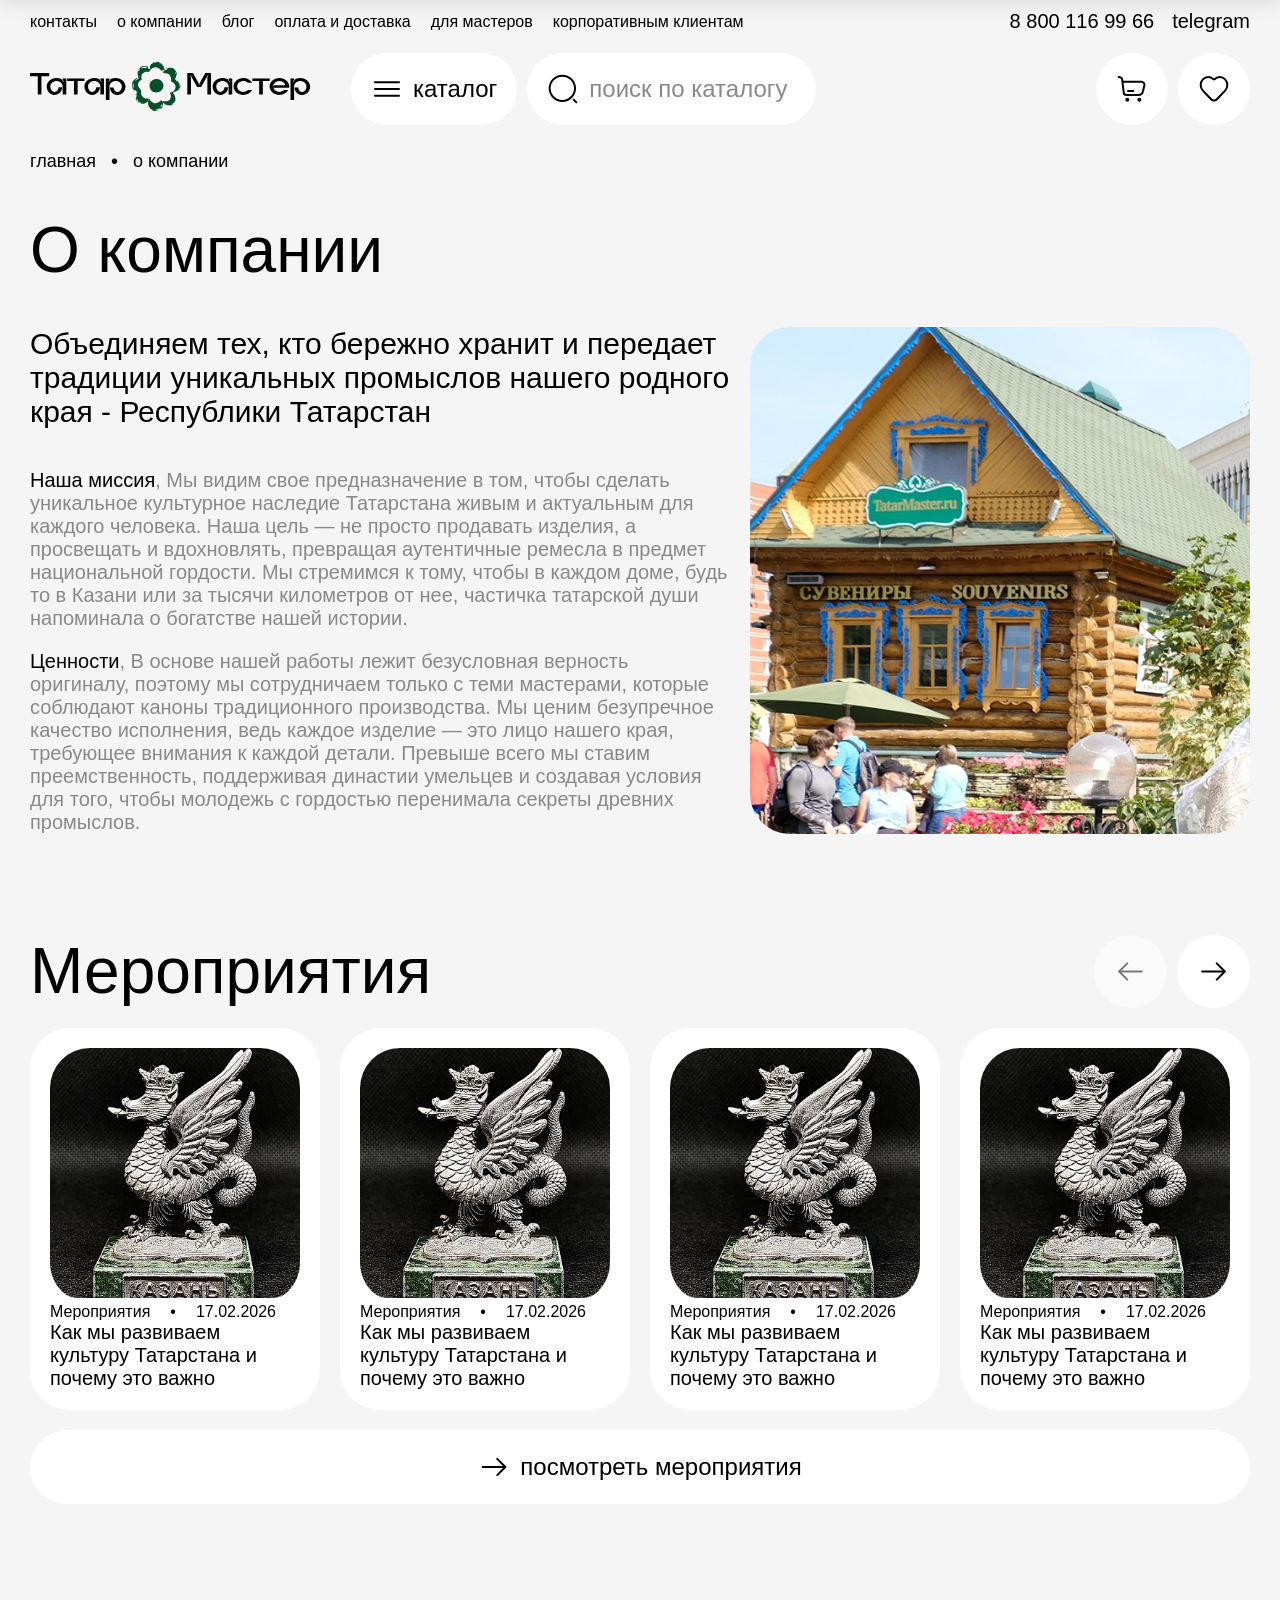
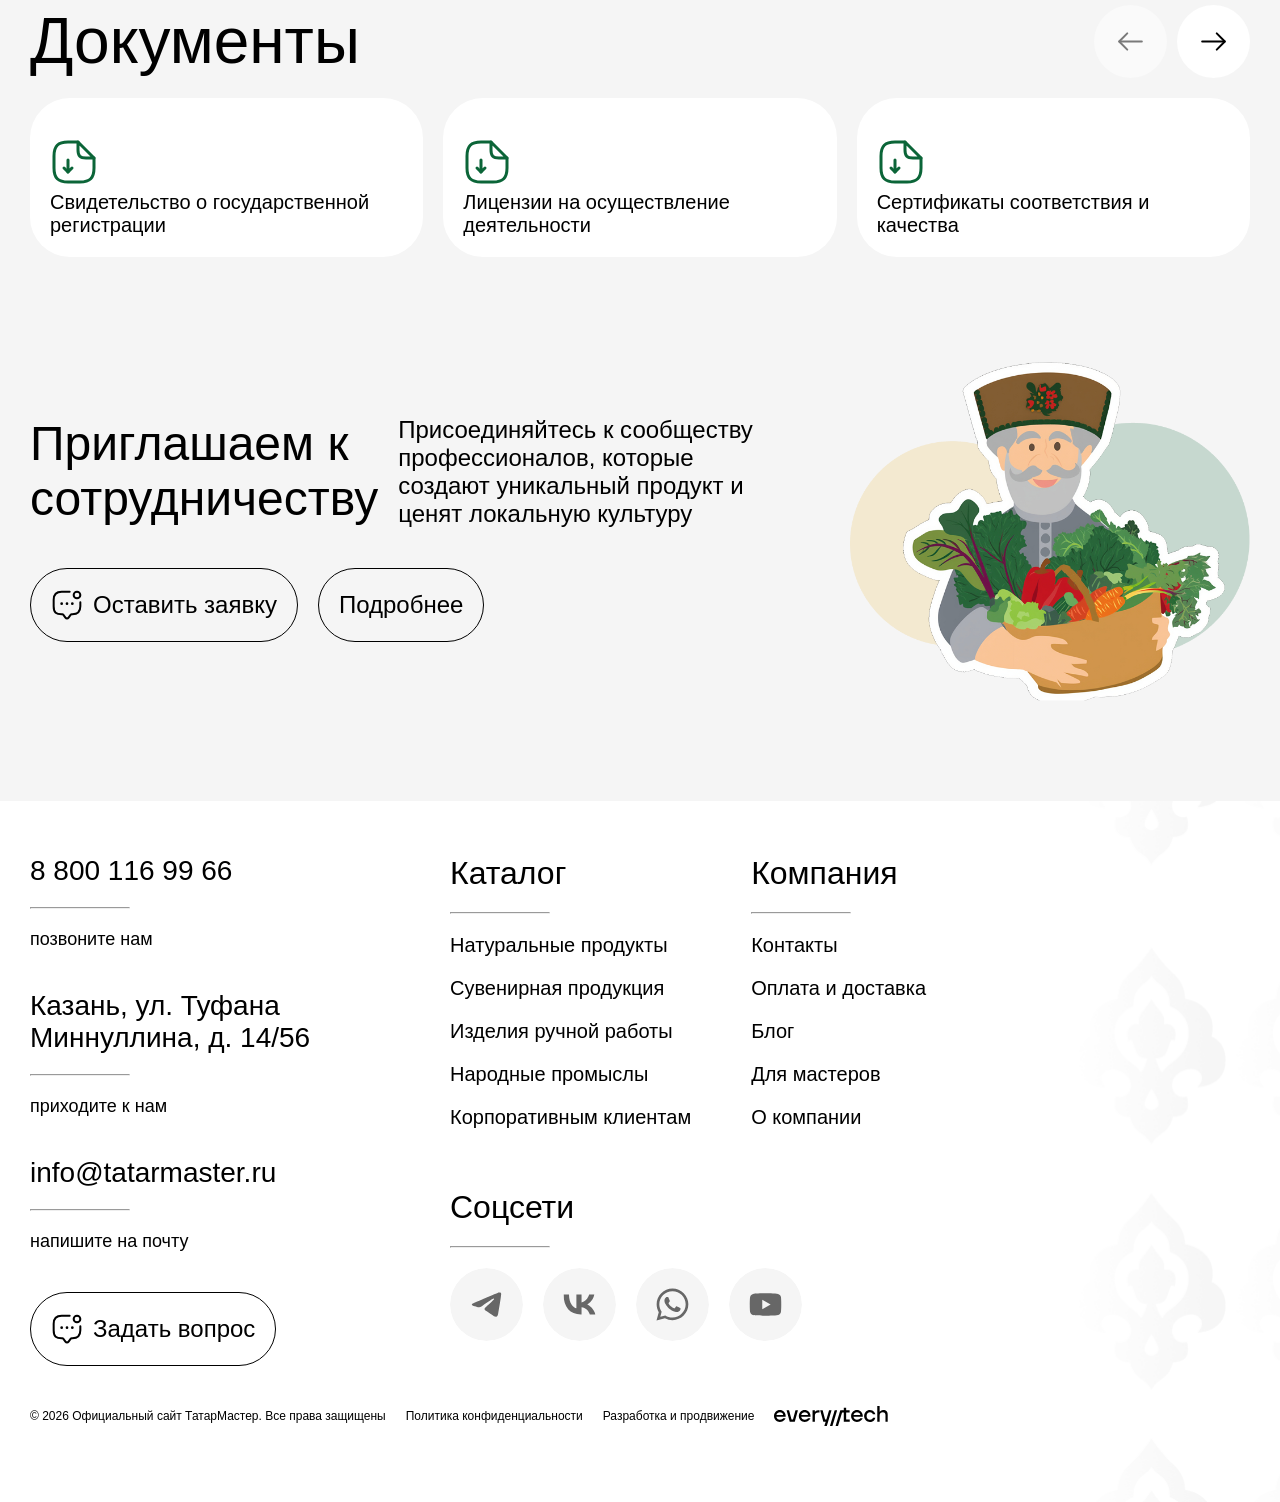
==== about.html @ 23298345 "first commit" ====
<!DOCTYPE html>
<html lang="ru">

<head>
    <meta charset="UTF-8">
    <meta name="viewport" content="width=device-width, initial-scale=1.0">
    <title>Татар Мастер</title>
    <link rel="stylesheet" href="assets/css/style.css">
    <script src="assets/js/main.js" defer></script>
    <link rel="shortcut icon" href="assets/images/header/logo.svg" type="image/x-icon">
    <meta name="description" content="Сохраняем традиции уникальных промыслов региона">
    <meta name="keywords" content="Натуральные продукты, татар, Сувенирная продукция, Народные промыслы">
    <link rel="stylesheet" href="https://cdn.jsdelivr.net/npm/swiper@11/swiper-bundle.min.css" />
    <script src="https://cdn.jsdelivr.net/npm/swiper@11/swiper-bundle.min.js"></script>
</head>

<body>
    <header>
        <div class="container">
            <div class="h-up">
                <nav class="h-up-nav desktop">
                    <a href="#" class="h-up-nav-link">контакты</a>
                    <a href="#" class="h-up-nav-link">о компании</a>
                    <a href="#" class="h-up-nav-link">блог</a>
                    <a href="#" class="h-up-nav-link">оплата и доставка</a>
                    <a href="#" class="h-up-nav-link">для мастеров</a>
                    <a href="catalog-categ-corp.html" class="h-up-nav-link">корпоративным клиентам</a>
                </nav>
                <div class="h-up-r">
                    <a href="tel:+78001169966">8 800 116 99 66</a>
                    <a href="#">telegram</a>
                </div>
            </div>
            <div class="h-down">
                <div class="h-down-l">
                    <a href="index.html"> <img src="assets/images/header/logo.svg" alt="logo" class="logo"></a>

                    <div class="h-down-l-btn-input desktop">
                        <button class="btn header-btn catalog-btn" id="catalogBtn">
                            <img src="assets/images/header/menu.svg" alt="menu">
                            каталог
                        </button>
                        <div class="input-box-h btn">
                            <img src="assets/images/header/search-normal.svg" alt="search-normal">
                            <input type="text" placeholder="поиск по каталогу" class="input-header" id="searchInput">
                        </div>
                    </div>
                </div>
                <div class="h-down-r desktop">
                    <button class="btn btn-center"><img src="assets/images/header/Cart.svg" alt="menu"></button>
                    <button class="btn btn-center"><img src="assets/images/header/Heart.svg" alt="menu"></button>
                </div>
            </div>
        </div>

        <!-- Выпадающая плашка КАТАЛОГА (внутри header, после container) -->
        <div class="catalog-dropdown" id="catalogDropdown">
            <div class="catalog-dropdown-container">
                <div class="catalog-grid">
                    <div class="catalog-col">
                        <h3 class="catalog-col-title">Натуральные продукты</h3>
                        <ul class="catalog-list">
                            <li><a href="#">Овощи и фрукты</a></li>
                            <li><a href="#">Мясо</a></li>
                            <li><a href="#">Сладкое</a></li>

                        </ul>
                    </div>
                    <div class="catalog-col">
                        <h3 class="catalog-col-title">Сувенирная продукция</h3>
                        <ul class="catalog-list">
                            <li><a href="#">Подарки из Казани</a></li>
                            <li><a href="#">Украшения</a></li>
                            <li><a href="#">Национальные подарки</a></li>

                        </ul>
                    </div>
                    <div class="catalog-col">
                        <h3 class="catalog-col-title">Изделия ручной работы</h3>
                        <ul class="catalog-list">
                            <li><a href="#">Игрушки</a></li>
                            <li><a href="#">Посуда</a></li>
                            <li><a href="#">Бижутерия</a></li>

                        </ul>
                    </div>
                    <div class="catalog-col">
                        <h3 class="catalog-col-title">Народные промыслы</h3>
                        <ul class="catalog-list">
                            <li><a href="#">Одежда</a></li>
                            <li><a href="#">Обувь</a></li>
                            <li><a href="#">Бижютерия</a></li>

                        </ul>
                    </div>
                </div>


                <a href="#" class="cat-btn btn"><img src="assets/images/header/arrow-rightCat.svg" alt="arr">посмотреть
                    все товары</a>
            </div>
        </div>
    </header>

    <!-- Оверлей для затемнения фона (вне header) -->
    <div class="catalog-overlay" id="catalogOverlay"></div>

    <!-- Выдвигающаяся панель поиска -->
    <div class="search-expand-overlay" id="searchExpandOverlay">
        <div class="search-expand-container">
            <div class="search-expand-box">
                <input type="text" placeholder="Чак-чак" class="search-expand-input" id="searchExpandInput">
                <button class="search-expand-btn btn" id="searchExpandBtn">Найти</button>
            </div>
        </div>
    </div>

    <button class="burger">
        <span></span>
        <span></span>
        <span></span>
    </button>
    <div class="mobile-menu">
        <div class="mobile-menu-inner">
            <nav class="h-up-nav header-nav-up-mobile">
                <a href="#" class="h-up-nav-link">контакты</a>
                <a href="#" class="h-up-nav-link">о компании</a>
                <a href="#" class="h-up-nav-link">блог</a>
                <a href="#" class="h-up-nav-link">оплата и доставка</a>
                <a href="#" class="h-up-nav-link">для мастеров</a>
                <a href="#" class="h-up-nav-link">корпоративным клиентам</a>
            </nav>
            <div class="h-down-l-btn-input ">
                <button class="btn header-btn" id="mobileCatalogOpen"><img src="assets/images/header/menu.svg"
                        alt="menu">
                    каталог</button>
                <div class="input-box-h btn ">
                    <img src="assets/images/header/search-normal.svg" alt="search-normal">
                    <input type="text" placeholder="поиск по каталогу" class="input-header">
                </div>
            </div>
            <div class="h-down-r">
                <button class="btn btn-center"><img src="assets/images/header/Cart.svg" alt="menu"></button>
                <button class="btn btn-center"><img src="assets/images/header/Heart.svg" alt="menu"></button>
            </div>
        </div>
    </div>

    <!-- Мобильный каталог (вторая створка) -->
    <div class="mobile-catalog" id="mobileCatalog">
        <div class="mobile-catalog__header">
            <button class="mobile-catalog__back" id="mobileCatalogBack">
                <img src="assets/images/header/back.svg" alt="back">
            </button>
            <button class="mobile-catalog__close" id="mobileCatalogClose">
                <img src="assets/images/catalog/close.svg" alt="close">
            </button>
        </div>

        <div class="mobile-catalog__body">

            <div class="mob-cat-group">
                <button class="mob-cat-toggle" data-target="mob-cat-1">
                    <span>Натуральные продукты</span>
                    <svg width="50" height="50" viewBox="0 0 50 50" fill="none" xmlns="http://www.w3.org/2000/svg">
                        <rect width="50" height="50" rx="25" fill="#F5F5F5" />
                        <path
                            d="M32.9201 21.9502L26.4001 28.4702C25.6301 29.2402 24.3701 29.2402 23.6001 28.4702L17.0801 21.9502"
                            stroke="black" stroke-width="1.5" stroke-miterlimit="10" stroke-linecap="round"
                            stroke-linejoin="round" />
                    </svg>
                </button>
                <div class="mob-cat-content" id="mob-cat-1">
                    <a href="#">Овощи и фрукты</a>
                    <a href="#">Мясо</a>
                    <a href="#">Сладкое</a>
                </div>
            </div>

            <div class="mob-cat-group">
                <button class="mob-cat-toggle" data-target="mob-cat-2">
                    <span>Сувенирная продукция</span>
                    <svg width="50" height="50" viewBox="0 0 50 50" fill="none" xmlns="http://www.w3.org/2000/svg">
                        <rect width="50" height="50" rx="25" fill="#F5F5F5" />
                        <path
                            d="M32.9201 21.9502L26.4001 28.4702C25.6301 29.2402 24.3701 29.2402 23.6001 28.4702L17.0801 21.9502"
                            stroke="black" stroke-width="1.5" stroke-miterlimit="10" stroke-linecap="round"
                            stroke-linejoin="round" />
                    </svg>
                </button>
                <div class="mob-cat-content" id="mob-cat-2">
                    <a href="#">Подарки из Казани</a>
                    <a href="#">Украшения</a>
                    <a href="#">Национальные подарки</a>
                </div>
            </div>

            <div class="mob-cat-group">
                <button class="mob-cat-toggle" data-target="mob-cat-3">
                    <span>Изделия ручной работы</span>
                    <svg width="50" height="50" viewBox="0 0 50 50" fill="none" xmlns="http://www.w3.org/2000/svg">
                        <rect width="50" height="50" rx="25" fill="#F5F5F5" />
                        <path
                            d="M32.9201 21.9502L26.4001 28.4702C25.6301 29.2402 24.3701 29.2402 23.6001 28.4702L17.0801 21.9502"
                            stroke="black" stroke-width="1.5" stroke-miterlimit="10" stroke-linecap="round"
                            stroke-linejoin="round" />
                    </svg>
                </button>
                <div class="mob-cat-content" id="mob-cat-3">
                    <a href="#">Игрушки</a>
                    <a href="#">Посуда</a>
                    <a href="#">Бижутерия</a>
                </div>
            </div>

            <div class="mob-cat-group">
                <button class="mob-cat-toggle" data-target="mob-cat-4">
                    <span>Народные промыслы</span>
                    <svg width="50" height="50" viewBox="0 0 50 50" fill="none" xmlns="http://www.w3.org/2000/svg">
                        <rect width="50" height="50" rx="25" fill="#F5F5F5" />
                        <path
                            d="M32.9201 21.9502L26.4001 28.4702C25.6301 29.2402 24.3701 29.2402 23.6001 28.4702L17.0801 21.9502"
                            stroke="black" stroke-width="1.5" stroke-miterlimit="10" stroke-linecap="round"
                            stroke-linejoin="round" />
                    </svg>
                </button>
                <div class="mob-cat-content" id="mob-cat-4">
                    <a href="#">Одежда</a>
                    <a href="#">Обувь</a>
                    <a href="#">Бижютерия</a>
                </div>
            </div>

        </div>
    </div>


    <main class="main">
        <div class="about-Page">
            <div class="breadcrumb ">
                <div class="container">
                    <div class="breadcrumb-box">
                        <a href="#" class="bread">главная</a>
                        <p>•</p>
                        <a href="#" class="bread">о компании</a>
                    </div>
                </div>
            </div>

            <div class="about-box">
                <div class="container">
                    <h2>О компании</h2>
                    <div class="about-content">
                        <div class="about-l">
                            <p class="about-up">Объединяем тех, кто бережно хранит и передает традиции уникальных
                                промыслов нашего родного края - Республики Татарстан</p>
                            <div class="about-down">
                                <p class="about-p"><span class="about-span">Наша миссия</span>, Мы видим свое
                                    предназначение в том, чтобы сделать
                                    уникальное культурное наследие Татарстана живым и актуальным для каждого человека.
                                    Наша цель — не просто продавать изделия, а просвещать и вдохновлять, превращая
                                    аутентичные ремесла в предмет национальной гордости. Мы стремимся к тому, чтобы в
                                    каждом доме, будь то в Казани или за тысячи километров от нее, частичка татарской
                                    души напоминала о богатстве нашей истории.</p>
                                <p class="about-p"><span class="about-span">Ценности</span>, В основе нашей работы лежит
                                    безусловная верность оригиналу,
                                    поэтому мы сотрудничаем только с теми мастерами, которые соблюдают каноны
                                    традиционного производства. Мы ценим безупречное качество исполнения, ведь каждое
                                    изделие — это лицо нашего края, требующее внимания к каждой детали. Превыше всего мы
                                    ставим преемственность, поддерживая династии умельцев и создавая условия для того,
                                    чтобы молодежь с гордостью перенимала секреты древних промыслов.</p>
                            </div>
                        </div>
                        <div class="about-r"><img src="assets/images/about.png" alt="about"></div>
                    </div>
                </div>
            </div>

            <div class="cat-slider mt100">
                <div class="container">
                    <div class="cat-slider-header">
                        <h2>Мероприятия</h2>
                        <div class="cat-slider-header-btns ">
                            <img src="assets/images/header/arr-l.svg" alt="arr" class="swiper-button-prev-custom">
                            <img src="assets/images/header/arr-r.svg" alt="arr" class="swiper-button-next-custom">
                        </div>
                    </div>

                    <div class="cat-items swiper">
                        <div class="swiper-wrapper">
                            <a href="#" class="cat-item swiper-slide">
                                <div class="cat-item-img-box">
                                    <img src="assets/images/imgH.png" alt="img">
                                </div>
                                <div class="blog-subdesc">
                                    <p>Мероприятия</p>
                                    <p>•</p>
                                    <p>17.02.2026</p>
                                </div>
                                <p class="blog-title">Как мы развиваем культуру Татарстана и почему это важно</p>

                            </a>
                            <a href="#" class="cat-item swiper-slide">
                                <div class="cat-item-img-box">
                                    <img src="assets/images/imgH.png" alt="img">
                                </div>
                                <div class="blog-subdesc">
                                    <p>Мероприятия</p>
                                    <p>•</p>
                                    <p>17.02.2026</p>
                                </div>
                                <p class="blog-title">Как мы развиваем культуру Татарстана и почему это важно</p>

                            </a>
                            <a href="#" class="cat-item swiper-slide">
                                <div class="cat-item-img-box">
                                    <img src="assets/images/imgH.png" alt="img">
                                </div>
                                <div class="blog-subdesc">
                                    <p>Мероприятия</p>
                                    <p>•</p>
                                    <p>17.02.2026</p>
                                </div>
                                <p class="blog-title">Как мы развиваем культуру Татарстана и почему это важно</p>
                            </a>
                            <a href="#" class="cat-item swiper-slide">
                                <div class="cat-item-img-box">
                                    <img src="assets/images/imgH.png" alt="img">
                                </div>
                                <div class="blog-subdesc">
                                    <p>Мероприятия</p>
                                    <p>•</p>
                                    <p>17.02.2026</p>
                                </div>
                                <p class="blog-title">Как мы развиваем культуру Татарстана и почему это важно</p>
                            </a>
                            <a href="#" class="cat-item swiper-slide">
                                <div class="cat-item-img-box">
                                    <img src="assets/images/imgH.png" alt="img">
                                </div>
                                <div class="blog-subdesc">
                                    <p>Мероприятия</p>
                                    <p>•</p>
                                    <p>17.02.2026</p>
                                </div>
                                <p class="blog-title">Как мы развиваем культуру Татарстана и почему это важно</p>
                            </a>
                            <a href="#" class="cat-item swiper-slide">
                                <div class="cat-item-img-box">
                                    <img src="assets/images/imgH.png" alt="img">
                                </div>
                                <div class="blog-subdesc">
                                    <p>Мероприятия</p>
                                    <p>•</p>
                                    <p>17.02.2026</p>
                                </div>
                                <p class="blog-title">Как мы развиваем культуру Татарстана и почему это важно</p>

                            </a>
                            <a href="#" class="cat-item swiper-slide">
                                <div class="cat-item-img-box">
                                    <img src="assets/images/imgH.png" alt="img">
                                </div>
                                <div class="blog-subdesc">
                                    <p>Мероприятия</p>
                                    <p>•</p>
                                    <p>17.02.2026</p>
                                </div>
                                <p class="blog-title">Как мы развиваем культуру Татарстана и почему это важно</p>

                            </a>
                            <a href="#" class="cat-item swiper-slide">
                                <div class="cat-item-img-box">
                                    <img src="assets/images/imgH.png" alt="img">
                                </div>
                                <div class="blog-subdesc">
                                    <p>Мероприятия</p>
                                    <p>•</p>
                                    <p>17.02.2026</p>
                                </div>
                                <p class="blog-title">Как мы развиваем культуру Татарстана и почему это важно</p>
                            </a>
                        </div>

                    </div>

                    <a href="#" class="cat-btn btn"><img src="assets/images/header/arrow-rightCat.svg"
                            alt="arr">посмотреть мероприятия</a>
                </div>
            </div>

            <div class="doc-slider mt100">
                <div class="container">
                    <div class="cat-slider-header">
                        <h2>Документы</h2>
                        <div class="cat-slider-header-btns ">
                            <img src="assets/images/header/arr-l.svg" alt="arr" class="swiper-button-prev-custom">
                            <img src="assets/images/header/arr-r.svg" alt="arr" class="swiper-button-next-custom">
                        </div>
                    </div>

                    <div class="doc-items swiper">
                        <div class="swiper-wrapper">
                            <a href="#" class="cat-item doc-item swiper-slide">
                                <img src="assets/images/document-download.svg" alt="img">
                                <p class="blog-title">Свидетельство о государственной регистрации</p>
                            </a>
                            <a href="#" class="cat-item doc-item swiper-slide">
                                <img src="assets/images/document-download.svg" alt="img">
                                <p class="blog-title">Лицензии на осуществление деятельности</p>
                            </a>
                            <a href="#" class="cat-item doc-item swiper-slide">
                                <img src="assets/images/document-download.svg" alt="img">
                                <p class="blog-title">Сертификаты соответствия и качества</p>
                            </a>
                            <a href="#" class="cat-item doc-item swiper-slide">
                                <img src="assets/images/document-download.svg" alt="img">
                                <p class="blog-title">Уставные документы организации</p>
                            </a>
                            <a href="#" class="cat-item doc-item swiper-slide">
                                <img src="assets/images/document-download.svg" alt="img">
                                <p class="blog-title">Свидетельство о государственной регистрации</p>
                            </a>
                            <a href="#" class="cat-item doc-item swiper-slide">
                                <img src="assets/images/document-download.svg" alt="img">
                                <p class="blog-title">Свидетельство о государственной регистрации</p>
                            </a>

                        </div>
                    </div>
                </div>
            </div>

            <div class="container">
                <div class="vop about-vop mt100">
                    <div class="vop-box">
                        <div class="about-vop-box">
                            <p class="vop-t">Приглашаем к <br> сотрудничеству</p>
                            <p class="vop-desc">Присоединяйтесь к сообществу профессионалов, которые создают уникальный
                                продукт и ценят локальную культуру</p>
                        </div>

                        <div class="about-btn-box"> 
                            <button class="btn header-btn hover-grey-btn" id="zayavOpen"
                                style="font-weight: 500; border: 1px solid black; background: none;"><img
                                    src="assets/images/footer/message-notif.svg" alt="img">Оставить заявку</button>
                            <button class="btn header-btn hover-grey-btn"
                                style="font-weight: 500; border: 1px solid black; background: none;">Подробнее</button>
                        </div>

                    </div>

                            <img src="assets/images/master/imgmaster.png" alt="img" class="about-img">
                      
                </div>
            </div>
        </div>
    </main>


    <footer>
        <div class="container">
            <div class="footer-box">
                <div class="footer-l">
                    <div class="footer-item ">
                        <a href="tel:+88001169966" class="footer-i-title">8 800 116 99 66 </a>
                        <hr class="hr-down">
                        <p class="footer-i-desc">позвоните нам</p>
                    </div>
                    <div class="footer-item ">
                        <p class="footer-i-title ">Казань, ул. Туфана Миннуллина, д. 14/56 </p>
                        <hr class="hr-down">
                        <p class="footer-i-desc">приходите к нам</p>
                    </div>
                    <div class="footer-item">
                        <a href="mailto:info@tatarmaster.ru" class="footer-i-title  ">info@tatarmaster.ru</a>
                        <hr class="hr-down">
                        <p class="footer-i-desc">напишите на почту</p>
                    </div>
                    <button class="btn header-btn hover-grey-btn" style="font-weight: 500;"><img
                            src="assets/images/footer/message-notif.svg" alt="img">Задать
                        вопрос</button>
                </div>
                <div class="footer-r">
                    <div class="footer-r-up">
                        <div class="footer-r-item">
                            <p class="footer-r-item-title ">Каталог</p>
                            <hr class="hr-down">
                            <div class="footer-r-item-list">
                                <a href="#">Натуральные продукты</a>
                                <a href="#">Сувенирная продукция</a>
                                <a href="#">Изделия ручной работы</a>
                                <a href="#">Народные промыслы</a>
                                <a href="#">Корпоративным клиентам</a>
                            </div>
                        </div>
                        <div class="footer-r-item">
                            <p class="footer-r-item-title ">Компания</p>
                            <hr class="hr-down">
                            <div class="footer-r-item-list">
                                <a href="#">Контакты</a>
                                <a href="#">Оплата и доставка</a>
                                <a href="#">Блог</a>
                                <a href="#">Для мастеров</a>
                                <a href="#">О компании</a>
                            </div>
                        </div>
                    </div>
                    <div class="footer-r-down">
                        <div class="footer-r-item">
                            <p class="footer-r-item-title  ">Соцсети</p>
                            <hr class="hr-down">
                            <div class="footer-r-down-item-list">
                                <a href="#"> <img src="assets/images/footer/tg.svg" alt="social"></a>
                                <a href="#"> <img src="assets/images/footer/vk.svg" alt="social">
                                </a>
                                <a href="#"> <img src="assets/images/footer/ws.svg" alt="social">
                                </a>
                                <a href="#"> <img src="assets/images/footer/yt.svg" alt="social">
                                </a>
                            </div>
                        </div>
                    </div>
                </div>
            </div>
            <div class="footer-down">
                <p class="footer-down-desc">© 2026 Официальный сайт ТатарМастер. Все права защищены</p>
                <a href="#" class="footer-down-a" download="#">Политика конфиденциальности</a>
                <div class="footer-down-pol-box">
                    <p class="footer-down-desc">Разработка и продвижение</p>
                    <img src="assets/images/footer/every.svg" alt="every">
                </div>
            </div>
        </div>
    </footer>

      <div class="cookie">
        <div class="container">
            <div class="cookie-box">
                <p class="cookie-desc">Мы используем <a href="#" style="text-decoration: underline;">файлы cookie</a> для корректной работы сайта, анализа трафика и
                    улучшения
                    сервиса. Продолжая использовать сайт, <a href="#" style="text-decoration: underline;">вы соглашаетесь с обработкой данных.</a> </p>
                <button class="btn cookie-btn">Окей</button>
            </div>

        </div>
    </div>

  

<!-- Оверлей заявки -->
<div class="anketa-overlay" id="zayavOverlay"></div>

<!-- Панель заявки -->
<aside class="anketa-panel" id="zayavPanel">
    <button class="anketa-panel__close" id="zayavClose" aria-label="Закрыть">
        <img src="assets/images/catalog/close.svg" alt="close">
    </button>

    <!-- Форма -->
    <div class="anketa-form-view" id="zayavFormView">
        <div class="anketa-panel__header">
            <div class="anketa-panel__header-title">
                <h2>Оставьте заявку – <br>
мы вам перезвоним!</h2>
            </div>
        </div>

        <div class="anketa-panel__body">
            <div class="anketa-field">
                <label for="zav-name">Как вас зовут?</label>
                <input type="text" id="zav-name" placeholder="Максим" autocomplete="off">
                <span class="anketa-field__error" id="zerr-name">Введите ваше имя</span>
            </div>
            <div class="anketa-field">
                <label for="zav-phone">Ваш телефон</label>
                <input type="tel" id="zav-phone" placeholder="+7 (***) ***-**-**" autocomplete="off">
                <span class="anketa-field__error" id="zerr-phone">Введите корректный номер</span>
            </div>
        </div>

        <div class="anketa-panel__footer">
            <button class="anketa-panel__apply" id="zayavSubmit">
                <img src="assets/images/catalog/check.svg" alt="check">
              Оставить заявку
            </button>
            <p class="anketa-panel__note">Нажимая кнопку «Отправить заявку», я подтверждаю, что ознакомился с Политикой конфиденциальности.</p>
        </div>
    </div>

    <!-- Экран успеха -->
    <div class="anketa-success-view" id="zayavSuccessView">
        <div class="anketa-success__body">
            <img src="assets/images/master/chack.png" alt="Успешно" class="anketa-success__img">
            <p class="anketa-success__text">Заявка успешно отправлена!<br>Скоро мы вам позвоним</p>
            <button class="anketa-panel__apply anketa-success__btn" id="zayavSuccessClose">Хорошо</button>
        </div>
    </div>
</aside>
</body>

</html>
---- assets/css/style.css ----
@font-face {
    font-family: 'Manrope';
    src:
        url('../fonts/Manrope-VariableFont_wght.ttf');
}

@font-face {
    font-family: 'Onest';
    src:
        url('../fonts/Onest-VariableFont_wght.ttf');
}

@font-face {
    font-family: "Playpen Sans", cursive;
    src:
        url('../fonts/PlaypenSans-VariableFont_wght.ttf');

}

* {
    margin: 0;
    padding: 0;
    box-sizing: border-box;
    font-family: 'Manrope', -apple-system, BlinkMacSystemFont, 'Segoe UI', Roboto, sans-serif;
    outline: none;
    text-decoration: none;
    list-style: none;
    color: black;
    scroll-behavior: smooth;
    transition: 0.4s ease-in-out;
}


pre {
    max-width: 100%;
    white-space: pre-wrap;
    /* Переносит длинные строки */
}

@media (min-width: 2500px) {
    .container {max-width: 2500px;
        padding: 0 300px !important;
        margin: 0 auto;
    }

}

@media (min-width: 2000px) {
    .container {
        padding: 0 160px !important;
        margin: 0 auto;
    }

    /*     .promminer-box .container {
        padding: 0 0 0 120px;
    } */
}

@media (max-width: 2000px) {
    .container {
        padding: 0 160px !important;
        margin: 0 auto;
    }
}

@media (max-width: 1400px) {
    .container {
        padding: 0 30px !important;
        margin: 0 auto;
    }
}

@media (max-width: 480px) {
    .container {
        padding: 0 15px !important;
        margin: 0 auto;
    }

    .burger {
        right: 0 !important;
    }

}

button {
    cursor: pointer;
}

:root {
    --bg-color: #F5F5F5;
    --color-green: #054F2A;
    --color-orange: #D15722;
    --color-yellow: #DAA520;
    --color-yellowWhite: #FAF3E0;
}

body {
    background-color: var(--bg-color);
    font-size: 20px;
}

/* header */
/* моб каталог */
.mobile-catalog {
    position: fixed;
    top: 0;
    left: 0;
    width: 100vw;
    height: 100dvh;
    background: #fff;
    z-index: 1100;
    display: flex;
    flex-direction: column;
    transform: translateX(100%);
    transition: transform .38s cubic-bezier(.4, 0, .2, 1);
    overflow: hidden;
}

.mobile-catalog.active {
    transform: translateX(0);
}

.mobile-catalog__header {
    display: flex;
    align-items: center;
    justify-content: space-between;
    padding: 20px 13px;
    flex-shrink: 0;
}

.mobile-catalog__back,
.mobile-catalog__close {
    background: none;
    border: none;
    cursor: pointer;
    padding: 6px;
    border-radius: 50%;
    display: flex;
    align-items: center;
    justify-content: center;
    transition: box-shadow .2s;
}

.mobile-catalog__back:hover,
.mobile-catalog__close:hover {
    box-shadow: 4px 4px 10px rgba(0, 0, 0, .17);
}

.mobile-catalog__body {
    overflow-y: auto;
    flex: 1;
}

/* Группа категории */
.mob-cat-group {
    border-bottom: 1px solid #676767;
}

.mob-cat-toggle {
    width: 100%;
    display: flex;
    align-items: center;
    justify-content: space-between;
    padding: 14px 20px;
    background: none;
    border: none;
    cursor: pointer;
    text-align: left;
}

.mob-cat-toggle span {
    font-size: 18px;
    font-weight: 500;
}

.mob-cat-toggle svg {
    flex-shrink: 0;
    transition: transform .3s cubic-bezier(.4, 0, .2, 1);
}

.mob-cat-toggle.rotate svg {
    transform: rotate(180deg);
}

/* Подкатегории */
.mob-cat-content {
    display: none;
    flex-direction: column;
    padding: 4px 20px 20px;
    gap: 14px;
}

.mob-cat-content.visible {
    display: flex;
}

.mob-cat-content a {
    font-size: 18px;
    font-weight: 300;
    color: #222;
    text-decoration: none;
    padding-left: 8px;
    transition: color .2s;
}

.mob-cat-content a:hover {
    color: #054F2A;
}

header {
    position: fixed;
    top: 0;
    left: 0;
    width: 100%;
    z-index: 99;
    background-color: var(--bg-color);
}

header .container {
    margin: 0 auto;
    padding: 0 20px;
    background-color: var(--bg-color);
    display: flex;
    flex-direction: column;
}
/* Состояние когда верхняя панель скрыта (для десктопа) */
.burger.header-up-hidden {
    top: 20px;
}

.h-up {
    padding-top: 10px;
    display: flex;
    align-items: center;
    justify-content: space-between;
    gap: 20px;

    /* Плавность как на 585zolotoy */
    transition: transform 0.45s cubic-bezier(0.4, 0.0, 0.2, 1),
        opacity 0.35s ease,
        margin-bottom 0.35s ease;

    transform: translateY(0);
    opacity: 1;
    margin-bottom: 0;

    /* Для производительности */
    will-change: transform, opacity;
}

/* Класс для скрытия верхней панели */
.h-up.header-up-hidden {
    transform: translateY(-100%);
    opacity: 0;
    margin-bottom: -55px;
    /* Отрицательный отступ чтобы контент подтянулся */
    pointer-events: none;
}

/* Небольшой эффект тени когда верхняя панель скрыта */
.h-up.header-up-hidden+.h-down {
    transform: translateY(-2px);
    margin-top: 25px;
}

/* Анимация появления */
@keyframes slideDown {
    0% {
        transform: translateY(-100%);
        opacity: 0;
    }

    100% {
        transform: translateY(0);
        opacity: 1;
    }
}

.h-up:not(.header-up-hidden) {
    animation: slideDown 0.45s cubic-bezier(0.4, 0.0, 0.2, 1);
}

.h-down {
    display: flex;
    align-items: center;
    justify-content: space-between;
    gap: 20px;
    padding: 20px 0;

    transition: transform 0.3s ease, box-shadow 0.3s ease;
    position: relative;
}

.h-up-nav {
    display: flex;
    align-items: stretch;
    gap: 20px;
}

.h-up-nav-link {
    font-size: 16px;
}

.h-up-nav-link:hover,
.h-up-r a:hover {
    color: var(--color-green);
}

.h-up-r {
    display: flex;
    align-items: stretch;
    gap: 18px;
}

.h-up-r {
    display: flex;
    align-items: stretch;
    gap: 18px;

    transition: transform 0.3s ease, box-shadow 0.3s ease;
    position: relative;
    z-index: -1;
}


.h-down-l {
    display: flex;
    align-items: center;
    gap: 40px;
}

.h-down-l-btn-input,
.h-down-r {
    display: flex;
    align-items: stretch;
    gap: 10px;
}

.logo {
    width: 281px;
}

.btn {
    background-color: white;
    border-radius: 60px;
    padding: 20px;
    border: none;
}

.btn:hover {
    box-shadow: 4px 4px 10px rgba(191, 191, 191, 0.195);
}

.header-btn {
    display: flex;
    align-items: center;
    gap: 10px;
    font-size: 24px;
}

.input-box-h {
    display: flex;
    align-items: center;
    gap: 10px;
    width: 289px;
}

.input-header::placeholder {
    color: #898989;
}

.input-header {
    border: none;
    font-size: 24px;
    background: none;
}

.btn-center {
    display: flex;
    align-items: center;
    justify-content: center;
}


.burger {
    display: none;
    width: 44px;
    height: 44px;
    border: none;
    background: transparent;
    flex-direction: column;
    justify-content: center;
    gap: 5px;
    cursor: pointer;
    z-index: 200;
}

.burger span {
    width: 24px;
    height: 2px;
    background: black;
    display: block;
    transition: 0.3s;
}

.burger.active span:nth-child(1) {
    transform: translateY(5px) rotate(45deg);
}

.burger.active span:nth-child(2) {
    opacity: 0;
}

.burger.active span:nth-child(3) {
    transform: translateY(-9px) rotate(-45deg);
}

/* ========================
   MOBILE MENU
   ======================== */

.mobile-menu {
    position: fixed;
    top: 0;
    right: -100%;
    width: 100%;
    height: 100%;
    background: var(--bg-color);
    z-index: 100;
    transition: 0.4s;
    overflow-y: auto;
    padding: 90px 20px 40px;
}

.mobile-menu.active {
    right: 0;
}

.mobile-menu-inner {
    display: flex;
    flex-direction: column;
    gap: 25px;
}

.header-nav-up-mobile {
    flex-direction: column;
    align-items: baseline;
}

@media (max-width:1055px) {
    .input-box-h {
        width: 100%;
    }

    .h-up-r {
        width: 100%;
        justify-content: end;
    }

    .desktop {
        display: none;
    }

    .burger {
        display: flex;
        position: fixed;
        right: 10px;
        top: 60px;
        /* Базовое значение для десктопа когда верхняя панель открыта */
        z-index: 200;
        transition: top 0.45s cubic-bezier(0.4, 0.0, 0.2, 1);
        /* Такая же плавность как у шапки */
        will-change: top;
    }

    .h-down-l-btn-input {
        flex-direction: column;
    }

    .header-btn,
    .input-header {
        font-size: 20px;
    }

    h2 {
        font-size: 38px !important;
    }
}

@media (max-width:780px) {
    .h-up-r a {
        font-size: 16px;
    }

    .logo {
        width: 230px;
    }

    .burger {
        top: 50px;
    }

    .mt100 {
        margin-top: 50px !important;
    }

    .cat-price {
        font-size: 18px !important;
    }

    .cat-title {
        font-size: 16px !important;
    }

    .cat-btn {
        font-size: 20px !important;
    }

    .cat-slider-bg-green {
        margin-top: 130px !important;
    }

    .cat-slider-header-btns img {
        width: 50px;
    }

    .product-filterPage p {
        font-size: 16px;
    }
}

/* ========================
   ВЫДВИГАЮЩИЙСЯ ПОИСК
   ======================== */

/* Оверлей для поиска */
.search-expand-overlay {
    position: fixed;
    top: 0;
    left: 0;
    width: 100%;
    background: white;
    z-index: 1000;
    transform: translateY(-100%);
    transition: transform 0.4s cubic-bezier(0.4, 0, 0.2, 1);
    box-shadow: 0 4px 20px rgba(0, 0, 0, 0.1);
}

.search-expand-overlay.active {
    transform: translateY(0);
}

/* Контейнер поиска */
.search-expand-container {
    max-width: 100000px;
    margin: 0 auto;
    padding: 36px 160px;
}

/* Блок с инпутом и кнопкой */
.search-expand-box {
    display: flex;
    align-items: center;
    gap: 15px;
    border-radius: 60px;
    border: 2px solid transparent;
    transition: all 0.3s ease;
}

/* Поле ввода */
.search-expand-input {
    flex: 1;
    border: 1px solid #F5F5F5;
    background: #F5F5F5;
    font-size: 24px;
    padding: 20px;
    border-radius: 60px;
}

.search-expand-input::placeholder {
    color: #898989;
}

.search-expand-input:focus {
    border: 1px solid rgba(0, 0, 0, 0.447)
}

/* Кнопка "Найти" */
.search-expand-btn {
    font-size: 24px;
    border: 1px solid #F5F5F5;
    background: #F5F5F5;
}

.search-expand-btn:hover {
    background-color: #054F2A;
    border-color: #054F2A;
    color: white;
}

/* Анимация для плавного появления */
@keyframes slideDown {
    from {
        transform: translateY(-100%);
        opacity: 0;
    }

    to {
        transform: translateY(0);
        opacity: 1;
    }
}

.search-expand-overlay.active {
    animation: slideDown 0.4s cubic-bezier(0.4, 0, 0.2, 1);
}

/* Стили для обычного инпута (чтобы скрывать его при активации) */
.input-box-h {
    transition: opacity 0.3s ease, visibility 0.3s ease;
}

.input-box-h.hidden-search {
    opacity: 0;
    visibility: hidden;
    width: 0;
    padding: 0;
    margin: 0;
    overflow: hidden;
}

/* Адаптивность для мобильных устройств */
@media (max-width: 768px) {
    .search-expand-input {
        font-size: 16px;
        padding: 12px 0;
    }

    pre {
        font-size: 18px;
    }
}

/* Для очень маленьких экранов */
@media (max-width: 480px) {
    .search-expand-input {
        font-size: 14px;
    }

    pre {
        font-size: 16px;
    }
}



.catalog-btn {
    cursor: pointer;
    transition: all 0.3s ease;
    position: relative;
}

.catalog-btn.active {
    background: var(--color-green, #4CAF50);
    color: white;
}

.catalog-btn.active img {
    filter: brightness(0) invert(1);
}

/* Оверлей для затемнения фона */
.catalog-overlay {
    position: fixed;
    top: 0;
    left: 0;
    width: 100%;
    height: 100%;
    background: rgba(0, 0, 0, 0.5);
    z-index: 98;
    opacity: 0;
    visibility: hidden;
    transition: opacity 0.3s ease, visibility 0.3s ease;
}

.catalog-overlay.active {
    opacity: 1;
    visibility: visible;
}

/* Выпадающая плашка - ВЫЕЗЖАЕТ СНИЗУ ШАПКИ */
.catalog-dropdown {
    position: absolute;
    left: 0;
    width: 100%;
    z-index: 99;
    overflow-y: auto;
    max-width: 3000px;
    margin: 0 auto;
    padding: 0 160px;
    /* Анимация выезда снизу */
    transform: translateY(-100%);
    opacity: 0;
    visibility: hidden;
    transition: all 0.4s cubic-bezier(0.4, 0, 0.2, 1);

    /* Важно: позиционируем относительно header */
    top: 162px;
}

.catalog-dropdown.active {
    transform: translateY(0);
    opacity: 1;
    visibility: visible;
}


/* Контейнер плашки */
.catalog-dropdown-container {
    background: white;
    border-radius: 60px;
    box-shadow: 0 10px 30px rgba(0, 0, 0, 0.1);
    padding: 80px 40px;
}

/* Сетка каталога */
.catalog-grid {
    display: grid;
    grid-template-columns: repeat(4, 1fr);
    column-gap: 20px;
    row-gap: 20px;
    margin-bottom: 60px;
}

.catalog-col-title {
    font-size: 24px;
    font-weight: 600;
    margin-bottom: 20px;
}

.catalog-list {
    display: flex;
    flex-direction: column;
    gap: 20px;
}

.catalog-list li a {
    font-size: 20px;
}

.catalog-list li a:hover {
    color: #054F2A;
}

/* Анимации для пунктов меню */
@keyframes fadeInUp {
    from {
        opacity: 0;
        transform: translateY(10px);
    }

    to {
        opacity: 1;
        transform: translateY(0);
    }
}

.catalog-dropdown.active .catalog-col {
    animation: fadeInUp 0.4s ease forwards;
}

.catalog-dropdown.active .catalog-col:nth-child(1) {
    animation-delay: 0.05s;
}

.catalog-dropdown.active .catalog-col:nth-child(2) {
    animation-delay: 0.1s;
}

.catalog-dropdown.active .catalog-col:nth-child(3) {
    animation-delay: 0.15s;
}

.catalog-dropdown.active .catalog-col:nth-child(4) {
    animation-delay: 0.2s;
}

/* Адаптивность */
@media (max-width: 1400px) {
    .catalog-dropdown {

        padding: 0 20px;

    }

}

@media (max-width: 1300px) {
    .catalog-grid {
        grid-template-columns: repeat(2, 1fr);
        gap: 20px;
    }

}

@media (max-width: 768px) {
    .catalog-dropdown-container {
        padding: 20px;
    }

    .catalog-grid {
        grid-template-columns: 1fr;
        gap: 30px;
    }

    .catalog-col-title {
        font-size: 18px;
    }
}

/* Анимации для пунктов меню */
@keyframes fadeInUp {
    from {
        opacity: 0;
        transform: translateY(10px);
    }

    to {
        opacity: 1;
        transform: translateY(0);
    }
}

.catalog-dropdown.active .catalog-col {
    animation: fadeInUp 0.4s ease forwards;
}

.catalog-dropdown.active .catalog-col:nth-child(1) {
    animation-delay: 0.05s;
}

.catalog-dropdown.active .catalog-col:nth-child(2) {
    animation-delay: 0.1s;
}

.catalog-dropdown.active .catalog-col:nth-child(3) {
    animation-delay: 0.15s;
}

.catalog-dropdown.active .catalog-col:nth-child(4) {
    animation-delay: 0.2s;
}

/* home-up-categ */
.breadcrumb {
    margin-bottom: 40px;
}

.breadcrumb-box {
    display: flex;
    align-items: center;
    gap: 15px;
    flex-wrap: wrap;
}

main {
    margin-top: 150px;
}

h2 {
    margin-bottom: 40px;
}

.home-up-categ .container {
    display: grid;
    grid-template-columns: repeat(4, 1fr);
    gap: 20px;
}

.home-up-categ-catPage {
    margin-top: 40px;
}

.home-up-categ-catPage .container {
    display: block;
}

.home-up-categ-up {
    display: grid;
    grid-template-columns: repeat(4, 1fr);
    gap: 20px;
}

.home-up-categ-item {

    border-radius: 40px;
    position: relative;
    padding: 50px 30px 30px 30px;
    height: 600px;
    overflow: hidden;
}

.green {
    background-color: var(--color-green);
}

.orange {
    background-color: var(--color-orange);
}

.yellowWhite {
    background-color: var(--color-yellowWhite);
}

.yellow {
    background-color: var(--color-yellow);
}

.home-up-cat-title {
    position: relative;
    z-index: 2;
    color: white;
    font-size: 32px;
    font-weight: 600;
    max-width: 250px;
}

.home-up-cat-img {
    position: absolute;
    right: 0;
    bottom: 0;
}

.arrow-box {
    background: rgba(255, 255, 255, 0.3);
    backdrop-filter: blur(14.15px);
    border-radius: 60px;
    padding: 13px;
    position: absolute;
    bottom: 30px;
    left: 30px;
    display: flex;
    justify-content: center;
    align-items: center;
}

.home-up-categ-item:hover .arrow-box {
    transform: translate(5px, -5px);
}

.mobile-svg {
    display: none;
}

@media (max-width:1750px) {

    .home-up-categ .container,
    .home-up-categ-up {
        grid-template-columns: repeat(2, 1fr);
    }

    .mobile-svg {
        display: block;
    }

    .desktop-svg {
        display: none;
    }

    .home-up-categ-item {
        height: 350px;
    }

    .home-up-cat-img {
        inline-size: 60%;
        bottom: 0;
    }

    .blog-title {
        font-size: 20px !important;
    }
}

@media (max-width:1100px) {
    .home-up-cat-title {
        font-size: 28px;
    }

    .breadcrumb {
        font-size: 18px;
    }


}

@media (max-width:600px) {

    .home-up-categ .container,
    .home-up-categ-up {
        grid-template-columns: repeat(1, 1fr);
    }

    .blog-filters {
        flex-direction: column;
    }

    .breadcrumb {
        font-size: 16px;
    }

    .blog-filter {
        padding: 15px 20px !important;
    }

}

@media (max-width:480px) {
    .home-up-categ-item {
        height: 330px;
    }

    .header-btn,
    .input-header {
        font-size: 16px;
    }

    .h-up-r a {
        font-size: 14px;
    }

    h2 {
        font-size: 26px !important;
    }

    .cat-slider-padding {
        padding: 40px 0 100px 0 !important;
    }

    .cat-slider-bg-green {
        margin-top: 100px !important;
    }



    .cat-btn {
        font-size: 16px !important;
    }
}

/* cat-slider */

.mt100 {
    margin-top: 100px;
}

.cat-slider-header-btns img {
    cursor: pointer;
}

.cat-slider-header-btns img:hover {
    transform: scale(1.1);
}

/* Убираем стандартные иконки Swiper и используем свои */
.swiper-button-prev::after,
.swiper-button-next::after {
    display: none;
}

.cat-slider-header {
    display: flex;
    justify-content: space-between;
    align-items: center;
    gap: 10px;
}

.cat-slider-header h2 {
    margin-bottom: 0;
}

h2 {
    font-size: 64px;
    font-weight: 300;
}

.cat-slider-header-btns {
    display: flex;
    gap: 10px;
    align-items: stretch;
}

.cat-items {
    margin-top: 20px;
}

.cat-item {
    display: flex;
    flex-direction: column;
    gap: 20px;
    padding: 20px;
    border-radius: 40px;
    background-color: white;
}

.cat-title-art {
    display: flex;
    flex-direction: column;
    gap: 10px;
}

.cat-item-img-box {
    border-radius: 40px;
    overflow: hidden;
}

.cat-item-img-box img {
    object-fit: cover;
    width: 100%;
    height: 100%;
}

.cat-price {
    font-weight: 500;
    font-size: 24px;
}

.cat-title {
    font-size: 20px;
}

.cat-art {
    font-size: 12px;
    font-weight: 300;
}

.cat-btn {
    display: flex;
    justify-content: center;
    align-items: center;
    gap: 10px;
    font-size: 24px;
    margin-top: 20px;
    border: 1px solid white;
}

.cat-slider-bg {
    border-radius: 40px 40px 0 0;
}

.Vector1,
.Vector2 {
    position: absolute;
}

.Vector1 {
    top: 150px;
    left: 0;
}

.Vector2 {
    bottom: 0px;
    right: 0;
}

.cat-slider-btn:hover {
    box-shadow: 4px 4px 10px rgba(255, 255, 255, 0.342);
}

.cat-slider-padding {
    padding: 40px 0 140px 0;
}

.cat-slider-bg h2 {
    color: white;
}

.cat-slider-position {
    position: relative;
}

.cat-slider-bg-green {
    margin-top: 272px;
    background-color: var(--color-green);
}

.cat-slider-bg-back-green {
    background-color: var(--color-green);
}

.cat-slider-bg-orange {
    background-color: var(--color-orange);
}

.cat-slider-bg-yellowWhite {
    background-color: var(--color-yellowWhite);
}

.cat-slider-bg-yellow {
    background-color: #E9B83D;
}

.cat-slider-bg-yellow-pos {
    background: url('../images/yel-fon.png'); background-repeat: no-repeat; background-size: cover;
}

@media (max-width:1600px) {
    .cat-slider-bg-green {
        margin-top: 250px;
    }
}

/* home-blog */
.blog-filters {
    margin: 40px 0 20px 0;
    display: flex;
    align-items: stretch;
    gap: 10px;
}

.blog-filters button {
    font-size: 24px;
    font-weight: 500;
}

.blog-all {
    border: 1px solid white;
}
.blog-filter-btn.active{
 border: 1px solid white; background-color: white !important; color: black;
}
.blog-filter {
    color: rgba(0, 0, 0, 0.416);
    border: 1px solid rgba(0, 0, 0, 0.416);
    background: none;
}

.blog-filter:hover,
.btn-home-blog:hover {
    background: rgba(0, 0, 0, 0.074);
}

.blog-box {
    display: grid;
    grid-template-columns: 790px 1fr;
    gap: 20px;
    animation: fadeIn 0.5s ease;
}

@keyframes fadeIn {
    from {
        opacity: 0;
        transform: translateY(10px);
    }

    to {
        opacity: 1;
        transform: translateY(0);
    }
}

.blog-l {
    display: flex;
    flex-direction: column;
    gap: 20px;
    background-color: white;
    padding: 20px;
    border-radius: 20px;
}

.blog-img-box {
    border-radius: 40px;
    overflow: hidden;
}

.blog-img-box img {
    object-fit: cover;
    width: 100%;
    height: 100%;
}

.blog-subdesc {
    display: flex;
    align-items: center;
    gap: 20px;
}

.blog-subdesc p {
    font-size: 16px;
}

.blog-r-subdesc p {
    font-size: 14px;
    color: rgba(0, 0, 0, 0.745);
}

.blog-title {
    font-size: 24px;
}

.blog-desc {
    font-weight: 300;
    font-size: 12px;
}

.blog-r-desc {
    font-size: 16px;
    color: rgba(0, 0, 0, 0.745);
}

.blog-r {
    display: flex;
    flex-direction: column;
    justify-content: space-between;
    max-width: 770px;
}

.blog-r-up {
    display: flex;
    flex-direction: column;
    gap: 20px;
}

.blog-r-item {
    display: flex;
    flex-direction: column;
    gap: 5px;
}

.btn-home-blog {
    border: 1px solid black;
    width: max-content;
    font-weight: 500;
    margin-top: 53px;
    background: none;
}


/* page-blog */

.blog-boxPage {
    display: grid;
    grid-template-columns: repeat(4, 1fr);
    grid-template-rows: repeat(2, 1fr);
    gap: 20px;
}

.blog-item1 {
    grid-area: 1 / 1 / 2 / 3;
}

.blog-item2 {
    grid-area: 1 / 3 / 2 / 4;
}

.blog-item3 {
    grid-area: 1 / 4 / 2 / 5;
}

.blog-item4 {
    grid-area: 2 / 1 / 3 / 2;
}

.blog-item5 {
    grid-area: 2 / 2 / 3 / 3;
}

.blog-item6 {
    grid-area: 2 / 3 / 3 / 5;
}

.blog-img-box-item {
    aspect-ratio: 1/0.96;
}

/* blog-detail-Page */
@media (max-width:1500px) {
    .blog-box {
        grid-template-columns: 1fr;
    }

    .blog-r {
        max-width: 100%;

    }

    .blog-img-box {
        width: 100%;
    }

    .btn-home-blog {
        width: 100%;
        justify-content: center;
    }
    .blog-filters button{font-size: 20px;}
}

.blog-boxPage {
    display: grid;
    grid-template-columns: repeat(4, 1fr);
    grid-template-rows: repeat(2, 1fr);
    gap: 20px;
}

.blog-item1 {
    grid-area: 1 / 1 / 2 / 3;
}

.blog-item2 {
    grid-area: 1 / 3 / 2 / 4;
}

.blog-item3 {
    grid-area: 1 / 4 / 2 / 5;
}

.blog-item4 {
    grid-area: 2 / 1 / 3 / 2;
}

.blog-item5 {
    grid-area: 2 / 2 / 3 / 3;
}

.blog-item6 {
    grid-area: 2 / 3 / 3 / 5;
}

.blog-img-box-item {
    aspect-ratio: 1/0.96;
}

.breadcrumb-box-detail {
    justify-content: center;
}

.blog-box-detail-info {
    display: flex;
    flex-direction: column;
    gap: 20px;
    max-width: 980px;
}

.blog-box-detail-info-box {
    display: flex;
    justify-content: center;
}

.bbd-title {
    font-size: 36px;
}

.blog-detail-hr {
    height: 2px;
    background-color: #054F2A;
    width: 100%;
}

.blog-detail-box-desc {
    display: flex;
    flex-direction: column;
    gap: clamp(20px, 5vh, 52px);
}

.blog-deatail-items {margin-top: 20px;
    display: grid;
    grid-template-columns: repeat(4, 1fr);
    gap: 20px;
    max-height: calc(100vh - 150px);
    overflow-y: auto;
    padding-right: 8px;
}

/* ≤ 1024px — планшет горизонтальный */
@media (max-width: 1024px) {
    .blog-boxPage {
        grid-template-columns: repeat(2, 1fr);
        grid-template-rows: auto;
    }

    .blog-item1 {
        grid-area: 1 / 1 / 2 / 3;
    }

    .blog-item2 {
        grid-area: 2 / 1 / 3 / 2;
    }

    .blog-item3 {
        grid-area: 2 / 2 / 3 / 3;
    }

    .blog-item4 {
        grid-area: 3 / 1 / 4 / 2;
    }

    .blog-item5 {
        grid-area: 3 / 2 / 4 / 3;
    }

    .blog-item6 {
        grid-area: 4 / 1 / 5 / 3;
    }

    .bbd-date,
    .blog-detail-desc {
        font-size: 18px;
    }

    .bbd-title {
        font-size: 24px;
    }
}

/* ≤ 768px — планшет вертикальный */
@media (max-width: 768px) {

    .bbd-date,
    .blog-detail-desc {
        font-size: 16px;
    }

    .blog-boxPage {
        grid-template-columns: repeat(2, 1fr);
        gap: 16px;
    }

    .blog-item1 {
        grid-area: 1 / 1 / 2 / 3;
    }

    .blog-item2 {
        grid-area: 2 / 1 / 3 / 2;
    }

    .blog-item3 {
        grid-area: 2 / 2 / 3 / 3;
    }

    .blog-item4 {
        grid-area: 3 / 1 / 4 / 2;
    }

    .blog-item5 {
        grid-area: 3 / 2 / 4 / 3;
    }

    .blog-item6 {
        grid-area: 4 / 1 / 5 / 3;
    }
}

/* ≤ 480px — мобильный */
@media (max-width: 480px) {
    .blog-boxPage {
        grid-template-columns: 1fr;
        grid-template-rows: auto;
        gap: 12px;
    }

    .blog-item1,
    .blog-item2,
    .blog-item3,
    .blog-item4,
    .blog-item5,
    .blog-item6 {
        grid-area: auto;
    }

    .blog-img-box {
        height: 160px;
    }
}

/* ≤ 320px — минимальный экран */
@media (max-width: 320px) {
    .blog-boxPage {
        grid-template-columns: 1fr;
        gap: 10px;
    }

    .blog-item1,
    .blog-item2,
    .blog-item3,
    .blog-item4,
    .blog-item5,
    .blog-item6 {
        grid-area: auto;
    }
}


.cookie-desc {
    font-size: 16px;
    color: #565656 !important;
}
.cookie-desc a {
    color: #565656 !important;
}

.cookie-btn {
    background-color: #054F2A;
    border: 1px solid #054F2A;
    color: white;
    font-weight: 500;
    font-size: 24px;
}

.cookie-btn:hover {
    background: none;
    color: #054F2A;

}

/* Стили для cookie контейнера */
.cookie {
    position: fixed;
    right: 0;
    bottom: 40px;
    z-index: 10000;
    display: none;
}

.cookie-box {
    padding: 20px;
    display: flex;
    gap: 60px;
    border-radius: 20px;
    background: white;
    max-width: 803px;
    box-shadow: 0 10px 30px rgba(0, 0, 0, 0.1);
}

/* Анимация появления */
@keyframes slideUp {
    from {
        transform: translateY(100%);
        opacity: 0;
    }

    to {
        transform: translateY(0);
        opacity: 1;
    }
}

/* Анимация исчезновения */
@keyframes slideDown {
    from {
        transform: translateY(0);
        opacity: 1;
    }

    to {
        transform: translateY(100%);
        opacity: 0;
    }
}

/* Класс для анимации появления */
.cookie.show .cookie-box {
    animation: slideUp 0.5s cubic-bezier(0.4, 0, 0.2, 1) forwards;
}

/* Класс для анимации исчезновения */
.cookie.hide .cookie-box {
    animation: slideDown 0.3s ease forwards;
}

/* footer */
footer {
    background-image: url('../images/footer/bg-footer.png');
    background-position: center;
    background-repeat: no-repeat;
    background-size: auto 100%;
    background-color: white;
    margin-top: 100px;
}

footer .container {
    padding-top: 54px !important;
    padding-bottom: 76px !important;
}

.footer-box {
    display: grid;
    grid-template-columns: 450px 1fr;
    column-gap: 100px;
}

.footer-l {
    display: flex;
    flex-direction: column;
    gap: 40px;
}

.footer-item,
.footer-r-item {
    display: flex;
    flex-direction: column;
    gap: 20px;
}

.footer-item a:hover {
    color: #054F2A;
}

.footer-i-title,
.footer-r-item-title {
    font-size: 40px;
    font-weight: 300;
}

.hr-down {
    height: 2px;
    width: 100px;
    background: #054F2A;
}

.footer-i-desc {
    font-size: 24px;
    font-weight: 300;
}

footer .header-btn {
    border: 1px solid black;
    width: max-content;
}

.footer-r {
    display: flex;
    flex-direction: column;
    gap: 60px;
}

.footer-r-up {
    display: flex;
    gap: 60px;
}

.footer-r-item-list {
    display: flex;
    flex-direction: column;
    gap: 20px;
}

.footer-r-down-item-list a img {
    border-radius: 50%;
    overflow: hidden;
}

.footer-r-down-item-list a:hover img {
    box-shadow: 4px 4px 10px rgba(0, 0, 0, 0.171);
}

.footer-r-down-item-list {
    display: flex;
    flex-wrap: wrap;
    gap: 20px;
}

.hover-grey-btn:hover {
    background-color: rgba(0, 0, 0, 0.074);
}

.footer-down {
    margin-top: 40px;
    display: flex;
    align-items: center;
    gap: 20px;
}

.footer-down-desc,
.footer-down-a {
    font-size: 12px;
}

.footer-down-a:hover {
    color: #054F2A;
}

.footer-down-pol-box {
    display: flex;
    align-items: center;
    gap: 20px;
}

/* ── 1280px — сжимаем колонку левой части ── */
@media (max-width: 1280px) {
    .footer-box {
        grid-template-columns: 360px 1fr;
        column-gap: 60px;
    }

    .footer-i-title,
    .footer-r-item-title {
        font-size: 32px;
    }

    .footer-i-desc {
        font-size: 20px;
    }
}

/* ── 1024px — переходим на одну колонку ── */
@media (max-width: 1024px) {
    .footer-box {
        grid-template-columns: 1fr;
        row-gap: 50px;
    }

    .footer-l {
        gap: 32px;
    }

    .footer-i-title,
    .footer-r-item-title {
        font-size: 28px;
    }

    .footer-i-desc {
        font-size: 18px;
    }

    .footer-r {
        gap: 40px;
        flex-direction: row;
    }

    .footer-r-up {
        gap: 40px;
    }
}

@media (max-width: 885px) {
    footer {
        margin-top: 60px;
    }

    .footer-r {
        flex-direction: column;
    }

    footer .container {
        padding-top: 40px;
        padding-bottom: 50px;
    }


    .footer-r-up {
        flex-wrap: wrap;
        gap: 32px;
    }

    .footer-down {
        flex-wrap: wrap;
        gap: 12px;
        margin-top: 32px;
    }

    .footer-down-pol-box {
        gap: 12px;
    }
}

/* ── 480px — крупный телефон ── */
@media (max-width: 480px) {
    footer {
        margin-top: 40px;
    }

    footer .container {
        padding-top: 30px;
        padding-bottom: 36px;
    }

    .footer-l {
        gap: 24px;
    }

    .footer-item,
    .footer-r-item {
        gap: 14px;
    }

    .footer-i-title {
        font-size: 18px;
    }

    .footer-i-desc {
        font-size: 13px;
    }

    .footer-r {
        gap: 30px;
    }

    .footer-r-up {
        flex-direction: column;
        gap: 24px;
    }

    .footer-r-item-list {
        gap: 14px;
    }

    .footer-down {
        flex-direction: column;
        align-items: flex-start;
        gap: 10px;
        margin-top: 24px;
    }

    footer .header-btn {
        width: 100%;
        justify-content: center;
    }
}

@media (max-width: 600px) {
    .footer-r-down-item-list a img {
        width: 40px;
    }

    .footer-i-title,
    .footer-r-item-title {
        font-size: 20px !important;
    }

    .footer-i-desc {
        font-size: 16px !important;
    }

    .footer-r-down-item-list {
        gap: 10px !important;
    }

    .footer-r-item-list a {
        font-size: 16px;
    }

    .footer-down-desc,
    .footer-down-a {
        font-size: 11px !important;
    }

    .bread {
        font-size: 16px !important;
    }
}

/* catPage */
.home-up-categ-down {
    display: grid;
    grid-template-columns: repeat(2, 1fr);
    margin-top: 20px;
    gap: 20px;
}

.home-up-categ-down .home-up-categ-item {
    height: 180px;
    padding: 50px 30px;
}

.home-up-categ-down .home-up-categ-item .home-up-cat-img {
    inline-size: 40%;
    right: 13%;
    bottom: -84px;
}

.grey {
    background-color: #4D4D4D;
}

.white {
    background-color: white;
}

.home-up-categ-down .home-up-categ-item .arrow-box {
    right: 30px !important;
    bottom: 47px;
    width: 73px;
    left: auto;
}

@media (max-width: 1500px) {
    .home-up-categ-down .home-up-categ-item .home-up-cat-img {
        inline-size: 47%;
    }
}

@media (max-width: 930px) {
    .home-up-categ-down .home-up-categ-item .home-up-cat-img {
        inline-size: 57%;
    }

    .home-up-categ-down {
        grid-template-columns: 1fr;
    }

    .home-up-categ-down .home-up-categ-item .home-up-cat-img {
        inline-size: 51%;

    }

}

@media (max-width: 480px) {

    .home-up-categ-down .home-up-categ-item .home-up-cat-img {
        inline-size: 58%;
        right: 0;
    }

}

@media (max-width: 380px) {

    .home-up-categ-down .home-up-categ-item .home-up-cat-img {
        inline-size: 65%;
    }

}

/* cat-category-page */
.cat-filters-box-center {
    display: flex;
    align-items: stretch;
    gap: 10px;
}

.cat-category-box-filters {
    display: flex;
    align-items: stretch;
    gap: clamp(20px, 5vw, 100px);
    max-height: calc(100vh - 150px);
    overflow-y: auto;
    padding-right: 8px;
}

.cat-category-box-filters button {
    white-space: nowrap;
}

.cat-category-box-filters::-webkit-scrollbar {
    display: none;
}

.cat-category-items {
    margin-top: 40px;
    display: grid;
    gap: 20px;
    grid-template-columns: repeat(4, 1fr);
}

@media (max-width: 1200px) {
    .cat-category-items {
        grid-template-columns: repeat(3, 1fr);
    }
}

@media (max-width: 768px) {
    .cat-category-items {
        grid-template-columns: repeat(2, 1fr);
    }

}

@media (max-width: 420px) {
    .cat-category-items {
        grid-template-columns: 1fr;
    }

}

/* фильтры в каталоге */
.filter-overlay {
    position: fixed;
    inset: 0;
    background: rgba(0, 0, 0, 0.45);
    z-index: 999;
    opacity: 0;
    pointer-events: none;
    transition: opacity 0.35s ease;
}

.filter-overlay.active {
    opacity: 1;
    pointer-events: all;
}

.filter-panel__close,
.anketa-panel__close {
    background: none;
    border: none;
    border-radius: 50%;
}

.filter-panel__close:hover,
.anketa-panel__close:hover {
    box-shadow: 4px 4px 10px rgba(0, 0, 0, 0.17);
}

.filter-panel {
    position: fixed;
    top: 0;
    left: 0;
    width: 600px;
    max-width: 100vw;
    height: 100dvh;
    background: #fff;
    z-index: 1000;
    display: flex;
    flex-direction: column;
    transform: translateX(-100%);
    transition: transform 0.38s cubic-bezier(0.4, 0, 0.2, 1);
    box-shadow: -8px 0 40px rgba(0, 0, 0, 0.12);
}

.filter-panel.active {
    transform: translateX(0);
}

.filter-panel__header-l {
    display: flex;
    align-items: center;
    gap: 10px;
}

/* Header */
.filter-panel__header {
    display: flex;
    align-items: center;
    justify-content: space-between;
    padding: 33px 30px 40px 30px;
    flex-shrink: 0;
}

.filter-panel__title {
    font-size: 32px;
    font-weight: 500;
}

/* Body — скролл если контента много */
.filter-panel__body {
    overflow-y: auto;
    padding: 8px 0;
}

/* Filter group */
.filter-group {
    border-bottom: 1px solid #676767;
}

.filter-group__toggle {
    width: 100%;
    display: flex;
    align-items: center;
    justify-content: space-between;
    padding: 13px 30px;
    background: none;
    border: none;
    cursor: pointer;
    font-size: 18px;
    font-weight: 400;
    color: #111;
    text-align: left;
    transition: color 0.2s;
}

.filter-group__toggle:hover {
    color: #054F2A;
}

.filter-group__arrow {
    flex-shrink: 0;
    transition: transform 0.25s ease;
    color: #555;
}

.filter-group__content {
    display: none;
    flex-direction: column;
    gap: 10px;
    padding: 4px 32px 24px;
}

.filter-group__content--visible {
    display: flex;
}

/* Checkbox */
.filter-checkbox {
    display: flex;
    align-items: center;
    gap: 16px;
    cursor: pointer;
    user-select: none;
}

.filter-checkbox input {
    display: none;
}
.filter-panel__body .filter-checkbox__box{
 border: 1px solid black !important;
}
.filter-checkbox__box {
    width: 40px;
    height: 40px;
    border-radius: 50%;
    border: 1px solid #898989;
    flex-shrink: 0;
    display: flex;
    align-items: center;
    justify-content: center;
    transition: background 0.2s, border-color 0.2s;
    position: relative;
}

.filter-checkbox input:checked+.filter-checkbox__box {
    background: black;
    border-color: black;
}

.filter-group__toggle svg {
    transition: transform 0.3s cubic-bezier(0.4, 0, 0.2, 1);
}

/* Класс для поворота стрелки */
.filter-group__toggle.rotate svg {
    transform: rotate(180deg);
}

.filter-checkbox__label {
    font-size: 24px;
    font-weight: 300;
    color: #222;
}

.filter-checkbox:hover .filter-checkbox__box {
    border-color: #054F2A;
}

/* Footer */
.filter-panel__footer {
    flex-shrink: 0;
    display: flex;
    flex-direction: column;
    gap: 40px;
    padding: 30px;
}

.filter-panel__apply {
    width: 100%;
    padding: 20px;
    background: #054F2A;
    color: white !important;
    border: none;
    border-radius: 40px;
    font-size: 24px;
    font-weight: 500;
    cursor: pointer;
    display: flex;
    align-items: center;
    justify-content: center;
    gap: 10px;
    transition: background 0.2s, transform 0.15s;

       /* Фикс для iOS */
    -webkit-appearance: none;
    appearance: none;
    -webkit-tap-highlight-color: transparent;
}



/* Дополнительно для WebKit (Chrome, Safari на iOS) */
.filter-panel__apply::-webkit-search-decoration,
.filter-panel__apply::-webkit-search-cancel-button,
.filter-panel__apply::-webkit-search-results-button,
.filter-panel__apply::-webkit-search-results-decoration {
    -webkit-appearance: none;
}
.filter-group__toggle span {
    font-size: 24px;
    font-weight: 500;
}

.filter-panel__apply:hover {
    background: #033d20;
    transform: translateY(-1px);
}

.filter-panel__apply:active {
    transform: translateY(0);
}

.filter-panel__reset {
    width: 100%;
    padding: 20px;
    background: none;
    color: #333;
    border: 1.5px solid #ddd;
    border-radius: 40px;
    font-size: 24px;
    font-weight: 500;
    cursor: pointer;
    transition: border-color 0.2s, color 0.2s;
}

.filter-panel__reset:hover {
    border-color: #054F2A;
    color: #054F2A;
}

/* ── Адаптив ── */
@media (max-width: 1100px) {
    .filter-panel__title {
        font-size: 24px;
    }

    .filter-group__toggle span,
    .filter-checkbox__label,
    .filter-panel__apply,
    .filter-panel__reset {
        font-size: 20px;
    }

    .filter-checkbox__box {
        width: 30px;
        height: 30px;
    }
}

@media (max-width: 768px) {
    .filter-panel {
        width: 100vw;
    }

    .filter-panel__header,
    .filter-group__toggle,
    .filter-group__content,
    .filter-panel__footer {
        padding-left: 20px;
        padding-right: 20px;
    }

    .filter-panel__title {
        font-size: 20px;
    }

    .filter-group__toggle span,
    .filter-checkbox__label,
    .filter-panel__apply,
    .filter-panel__reset {
        font-size: 18px;
    }
}


/* cat-category-corp */
.cat-category-items-box {
    margin-top: 20px;
    border-radius: 100px 100px 0 0;
    background-color: #4D4D4D;
    padding-top: 40px;
    padding-bottom: 100px;
}

.cat-category-items-up {
    display: flex;
    justify-content: space-between;
    align-items: stretch;
    gap: 20px;
}

.cat-category-item-up {
    width: 100%;
    padding: 40px 30px;
    background-color: #F5F5F5;
    border-radius: 40px;
    display: flex;
    justify-content: space-between;
    align-items: center;

}

.cci-l {
    display: flex;
    flex-direction: column;
    gap: 20px;
    max-width: 424px;
}

.cat-category-item-up-title {
    font-size: 32px;
    font-weight: 600;
}

.cat-category-item-up-desc {
    font-size: 20px;
    font-weight: 300;
}
@media (max-width:1100px) {
    .cat-category-items-up{
        flex-direction: column;
    }
    .cat-category-item-up-title{font-size: 28px;}
}
@media (max-width:758px) {
  .cookie{right: 0;}
    .cat-category-item-up-title{font-size: 22px;}
    .cat-category-item-up-desc{font-size: 18px;} 
    .cat-category-items-box{border-radius: 50px 50px  0 0;}
}
/* product */
/* Сетка для изображений - только это меняем */
.detail-inner {
    display: grid;
    grid-template-columns: 185px 800px 1.2fr;
    gap: 24px;
    align-items: start;
}

/* Миниатюры */
.detail-thumbs {
    display: flex;
    flex-direction: column;
    gap: 20px;
}

.detail-thumb {
    width: 100%;
    aspect-ratio: 1 / 1;
    border-radius: 40px;
    overflow: hidden;
    cursor: pointer;
    border: 2px solid transparent;
    transition: border-color 0.2s;
}

.detail-thumb.active,
.detail-thumb:hover {
    border-color: #2d6a2d;
}

.detail-thumb img {
    width: 100%;
    height: 100%;
    object-fit: cover;
    display: block;
}

/* Главное изображение */
.detail-main-img {
    position: relative;
    border-radius: 40px;
    overflow: hidden;
    background: #e8e0d5;
    aspect-ratio: 1 / 1;
}

.detail-main-img img {
    width: 100%;
    height: 100%;
    object-fit: cover;
}

.detail-badge {
    position: absolute;
    top: 20px;
    left: 20px;
    background: var(--color-orange);
    color: white;
    font-size: 20px;
    font-weight: 500;
    padding: 20px;
    border-radius: 40px;
    display: flex;
    align-items: center;
    gap: 10px;
}

.detail-badge img {
    width: 24px;
}

/* ===== INFO PANEL ===== */
.detail-info {
    display: flex;
    flex-direction: column;
    gap: 16px;
}

.detail-halal {
    display: inline-flex;
    align-items: center;
    gap: 10px;
    background: white;
    border-radius: 40px;
    padding: 30px 20px;
    font-size: 20px;
}

.detail-halal-desc {
    font-size: 19px;
    color: var(--color-green);
}

.detail-box-info {
    padding: 40px 20px;
    border-radius: 40px;
    background: white;
    display: flex;
    flex-direction: column;
    gap: 10px;
}

.detail-art {
    font-size: 14px;
    font-weight: 300;
}

.detail-name {
    font-size: 24px;
    font-weight: 500;

}

.detail-price {
    font-size: 40px;
    font-weight: 500;
}


.detail-stock {
    font-size: 16px;
    font-weight: 300;
}

.detail-stock b {
    color: var(--color-green);
    font-weight: 600;
}

.detail-actions {
    display: flex;
    gap: 10px;
    align-items: center;
}

.btn-cart {
    flex: 1;
    background: var(--color-green);
    color: #fff;
    border: none;
    border-radius: 40px;
    padding: 20px;
    font-size: 24px;
    font-weight: 500;
    cursor: pointer;
    display: flex;
    align-items: center;
    justify-content: center;
    gap: 10px;
}

.product-btns {
    display: flex;
    flex-direction: column;
    gap: 10px;
}

.btn-cart:hover {
    background: #245824;
}

.btn-oneclick {
    background: white;
    border: 1px solid white;
    cursor: pointer;
    text-align: center;
    padding: 20px;
    border-radius: 40px;
}

.btn-oneclick:hover {
    color: #2d6a2d;
}

.detail-about {
    background-color: white;
    border-radius: 40px;
    padding: 20px;
}

.detail-about-title {
    font-size: 24px;
    font-weight: 500;
    color: var(--color-green);
    margin-bottom: 10px;
}

.product-filters {
    display: grid;
    grid-template-columns: 1000px 1fr;
}

.product-filters-box {
    display: flex;
    flex-direction: column;
}

.product-filterPage {
    background: white;
    border-radius: 40px;
    padding: 40px 20px; grid-template-columns: 1fr;
}

.product-filterPage-ch {
    display: flex;
    flex-direction: column;
    gap: 12px;
}

.product-filterPage-item {
    display: flex;
    align-items: baseline;
}

.product-filterPage-t {
    flex-shrink: 0;
    white-space: nowrap;
}

.product-filterPage-dots {
    flex: 1;
    border-bottom: 2px dotted rgba(11, 101, 56, 0.2);
    margin: 0 10px;
    height: 12px;
}

.product-filterPage-desc {
    color: #054F2A;
    flex-shrink: 0;
    white-space: nowrap;
}

/* ===== RESPONSIVE ===== */

/* ≤ 1024px */
@media (max-width:1800px) {
    .detail-inner {
        grid-template-columns: 100px 1fr 1fr;
        grid-template-rows: auto auto;
        gap: 20px;
    }

    .detail-thumb {
        border-radius: 25px;
    }

.product-filters{
grid-template-columns: 1.2fr 1fr;
}
}

@media (max-width: 1024px) {
    .product-filters {
        grid-template-columns: 1fr;
    }

    .detail-name {
        font-size: 17px;
    }

    .detail-price {
        font-size: 24px;
    }

    .detail-inner {
        grid-template-columns: 1fr;
        grid-template-rows: auto;
    }

    .detail-thumbs {
        grid-column: 1 / 2;
        grid-row: 2 / 3;
        flex-direction: row;
        gap: 10px;
        margin-top: -15px;
    }

    .detail-main-img {
        grid-column: 1 / 2;
        grid-row: 1 / 2;
    }

    .detail-info {
        grid-column: 1 / 2;
        grid-row: 3 / 4;
    }

    .btn-cart {
        font-size: 20px;
    }
}

/* ≤ 768px — thumbs уходят наверх горизонтально */
@media (max-width: 768px) {

    .product-filters-box .blog-filters {
        flex-direction: column;
    }

    .detail-name,
    .detail-about-text {
        font-size: 16px;
    }

    .detail-price,
    .detail-about-title {
        font-size: 20px;
    }

    .detail-badge {
        font-size: 16px;
        padding: 15px 20px;
    }

    .blog-filters button {
        font-size: 16px !important;
    }
}


/* ≤ 480px */
@media (max-width: 480px) {

    .breadcrumb {
        font-size: 13px;
    }

    .container {
        padding: 0 14px;
    }

    .detail-halal-desc {
        font-size: 16px;
    }

    .btn-cart {
        font-size: 16px;
    }



    .btn-fav {
        width: 44px;
        height: 44px;
        border-radius: 10px;
    }


}

@media (max-width: 900px) {
    .product-items .cat-item-img-box {
        width: 200px;
    }
}

/* contact */
.contact-box {
    display: grid;
    grid-template-columns: 580px 1fr;
    gap: 20px;

}

.contact-l {
    display: flex;
    flex-direction: column;
    gap: 20px;
    background-color: white;
    padding: 40px;
    border-radius: 40px;
}

.contact-l .footer-item {
    gap: 5px;
}

iframe {
    border: none;
    height: 100%;
    width: 100%;
    border-radius: 40px;
    overflow: hidden;
}

.vop {
    display: flex;
    justify-content: space-between;
    gap: 20px;
    align-items: center;
}

.vop-box {
    display: flex;
    flex-direction: column;
    gap: 40px;
}

.vop-t {
    font-size: 48px;
    font-weight: 300;
}

.vop-desc {
    font-size: 24px;
    max-width: 370px;
    font-weight: 300;
}

.vop button {
    width: max-content;
}

@media (max-width: 1600px) {
    .footer-i-title {
        font-size: 28px;
    }

    .footer-i-desc {
        font-size: 18px;
    }

    .bread {
        font-size: 18px;
    }

    .vop-img {
        width: 500px;
    }
}

@media (max-width: 1100px) {
    .contact-box {
        grid-template-columns: repeat(2, 1fr);

    }

    .vop-t {
        font-size: 36px;
    }

    .vop-img {
        width: 300px;
    }
}

@media (max-width: 900px) {
    .contact-box {
        grid-template-columns: 1fr;
    }

    iframe {
        height: 400px;
    }

    .vop-desc {
        max-width: 100%;
    }

}

@media (max-width: 768px) {
    .vop-img {
        display: none;
    }

    .vop-t {
        font-size: 28px;
    }

    .vop-desc {
        font-size: 20px;

    }
}

@media (max-width: 480px) {
    .vop button {
        width: 100%;
        justify-content: center;
    }

    .vop-t {
        font-size: 20px;
    }

    .vop-desc {
        font-size: 16px;

    }

    .vop-box {
        gap: 20px;
    }
}

/* оплата и доставка */
.od-box {
    display: flex;
    justify-content: space-between;
    gap: 20px;
}

.od-op {
    padding: 40px;
    background-color: white;
    border-radius: 40px;
}

.op_d-title-up {
    font-size: 36px;
    margin-bottom: 40px;
}

.op_items {
    display: flex;
    flex-direction: column;
    gap: 40px;
}

.op-item {
    display: flex;
    flex-direction: column;
    gap: 20px;
}

.op-item img {
    width: 64px;
}

.op_d-title {
    font-size: 32px;
}

.op_d-desc {
    font-weight: 300;
}

@media (max-width: 1600px) {
    .op_d-title-up {
        font-size: 28px;
    }

    .op_d-title {
        font-size: 24px;
    }

    .op_d-desc {
        font-size: 18px;
    }
}

@media (max-width: 920px) {
    .od-box {
        flex-direction: column;
    }

}

@media (max-width: 480px) {
    .op_d-title-up {
        font-size: 20px;
    }

    .op_d-title {
        font-size: 18px;
    }

    .op_d-desc {
        font-size: 16px;
    }

}

/* мастер */
.masterPage-up {
    display: grid;
    grid-template-columns: repeat(2, 1fr);
    align-items: center;
    gap: clamp(20px, 5vh, 190px);
}

.masterPage-up button {
    width: max-content;
}

.masterPage-up-l {
    display: flex;
    flex-direction: column;
    gap: 40px;
}

.master-t {
    font-size: 40px;
}

.master-desc {
    font-weight: 300;
}

.masterPage-up-r img {
    width: 100%;
    height: 100%;
}

.master-adv {
    display: flex;
    justify-content: space-between;
    gap: 20px;
}

.master-adv img {
    width: 48px;
}

.master-adv .footer-item {
    gap: 15px;
}

.master-adv-desc-box {
    display: flex;
    flex-direction: column;
    gap: 20px;
}

.master-adv-t {
    font-size: 24px;
    font-weight: 500;
}

.master-adv-d {
    font-size: 16px;
    color: #898989;
}

.vop-master {
    align-items: baseline;
}

.vop-r {
    display: flex;
    gap: 20px;
}

.vop-r-item {
    border-radius: 40px;
    overflow: hidden;
    display: flex;
    flex-direction: column;
    justify-content: space-between;
    padding: 50px 30px;
    height: 600px;
    width: 385px;
    background-repeat: no-repeat;
    background-size: 100%;
    background-position: center;
}

.vop-r-item1 {
    background-image: url('../images/master/ank11.png');
}

.vop-r-item2 {
    background-image: url('../images/master/ank2.png');
}

.vop-item-t {
    font-size: 32px;
    font-weight: 600;
    color: white;
}

.vop-item-d {
    font-size: 16px;
    color: white;
}

.anketa-overlay {
    position: fixed;
    inset: 0;
    background: rgba(0, 0, 0, .45);
    z-index: 999;
    opacity: 0;
    pointer-events: none;
    transition: opacity .35s ease;
}

.anketa-overlay.active {
    opacity: 1;
    pointer-events: all;
}

.anketa-panel {
    position: fixed;
    top: 0;
    right: 0;
    width: 600px;
    max-width: 100vw;
    height: 100dvh;
    background: #fff;
    z-index: 1000;
    display: flex;
    flex-direction: column;
    transform: translateX(100%);
    transition: transform .38s cubic-bezier(.4, 0, .2, 1);
}

.anketa-panel.active {
    transform: translateX(0);
}



.anketa-panel__close:hover {
    box-shadow: 4px 4px 10px rgba(0, 0, 0, .17);
}

.anketa-panel__header {
    display: flex;
    align-items: flex-start;
    justify-content: space-between;
    padding: 32px 30px 0px;
    flex-shrink: 0;
}

.anketa-panel__header-title h2 {
    font-size: 32px;
    font-weight: 600;
    margin: 0 0 8px;
}

.anketa-panel__header-title p {
    font-size: 24px;
}

.anketa-panel__header-title {
    max-width: 400px;
}

.anketa-panel__body {
    max-width: 432px;
    overflow-y: auto;
    padding: 60px 0 60px 30px;
    display: flex;
    flex-direction: column;
    gap: 10px;

}

.anketa-field {
    display: flex;
    flex-direction: column;
    gap: 6px;
}

.anketa-field label {
    font-size: 16px;
    margin-left: 20px;
}

.anketa-field input {
    max-width: 400px;
    width: 100%;
    padding: 28px 20px;
    border: 1px solid #898989;
    border-radius: 40px;
    font-size: 24px;
    font-weight: 500;
    background: #F5F5F5;

    transition: border-color .2s;
}

.anketa-field input:focus {
    border-color: #054F2A;
}

.anketa-field input.error {
    border-color: #d63031;
}

.anketa-field__error {
    font-size: 13px;
    color: #d63031;
    padding-left: 18px;
    display: none;
}

.anketa-field__error.visible {
    display: block;
}

.anketa-panel__footer {
    flex-shrink: 0;
    padding: 16px 30px 28px;
    border-top: 1px solid #f0f0f0;
    display: flex;
    flex-direction: column;
    gap: 12px;
}

.anketa-panel__apply {
    max-width: 400px;
    padding: 20px;
    background: #0B6538;
    color: #fff;
    border: none;
    border-radius: 40px;
    font-size: 24px;
    font-weight: 500;
    cursor: pointer;
    display: flex;
    align-items: center;
    justify-content: center;
    gap: 10px;
}

.anketa-panel__apply:hover {
    background: #033d20;
}

.anketa-panel__note {
    max-width: 400px;
    font-size: 14px;
    color: #293835;
}

.anketa-panel__close {
    position: absolute;
    top: 20px;
    right: 20px;
    background: none;
    border: none;
    z-index: 2;
}



.anketa-form-view {
    display: flex;
    flex-direction: column;
    flex: 1;
    overflow: hidden;
}

.anketa-success-view {
    display: none;
    flex: 1;
    padding: 30px;
}

.anketa-success-view.visible {
    display: flex;
}

.anketa-success__body {
    display: flex;
    flex-direction: column;
    align-items: flex-start;
    gap: 24px;
    max-width: 400px;
    width: 100%;
}

.anketa-success__text {
    font-size: 32px;
    font-weight: 500;
    margin-bottom: 40px;
}

.anketa-success__btn {
    width: 100%;
}

@media (max-width: 480px) {
    .anketa-success__text {
        font-size: 22px;
        margin-bottom: 0;
    }

}

@media (max-width: 1600px) {
    .master-t {
        font-size: 36px;
    }

    .vop-master {
        flex-direction: column;
    }

    .vop-r {
        display: grid;
        grid-template-columns: repeat(2, 1fr);
    }

    .vop-r-item {
        width: 100%;
        height: 400px;
    }
}

@media (max-width: 920px) {
    .master-t {
        font-size: 28px;
    }

    .master-desc {
        font-size: 18px;
    }
}

@media (max-width: 800px) {
    .master-adv {
        flex-direction: column;
        gap: 30px;
    }
}

@media (max-width: 768px) {
    .masterPage-up {

        grid-template-columns: 1fr;
    }

    .masterPage-up-r {
        display: none;
    }

    .vop-r {
        grid-template-columns: 1fr;
    }
}

@media (max-width: 480px) {
    .anketa-panel__header-title p {
        font-size: 20px;
    }

    .master-t {
        font-size: 20px;
    }

    .masterPage-up button {
        width: 100%;
    }

    .master-desc {
        font-size: 16px;
    }

    .anketa-field input {
        font-size: 20px;
    }

    .vop-r-item {
        padding: 40px 20px;
    }

    .anketa-panel__apply {
        font-size: 16px;
    }

    .masterPage-up-l {
        gap: 20px;
    }

    .vop-item-t {
        font-size: 24px;
    }

    .anketa-panel__body {
        padding: 30px;
    }

    .anketa-field input {
        padding: 20px;
    }
}

@media (max-width: 434px) {
    .anketa-panel__body {
        padding: 30px;
    }
}

/* error */
.errorPage .container {
    display: flex;
    gap: 20px;
    align-items: center;
}

.error-box {
    display: flex;
    flex-direction: column;
    gap: 40px;
}

.error-t {
    font-size: 249px;
    font-weight: 500;
    font-family: "Playpen Sans", cursive;
    color: #E7B12A;
}

.error-d {
    font-weight: 300;
    font-size: 40px;
    max-width: 700px;
}

.btn-error {
    background-color: #E7B12A;
    color: white;
    border-radius: 40px;
    padding: 20px;
    width: max-content;
    gap: 10px;
}

.error-img-box img {
    width: 100%;
    height: 100%;
}

@media (max-width:1600px) {
    .error-d {
        font-size: 28px;
    }

    .error-t {
        font-size: 200px;
    }
}

@media (max-width:1100px) {
    .error-d {
        font-size: 20px;
        max-width: 400px;
    }

    .error-t {
        font-size: 150px;
    }
}

@media (max-width:600px) {
    .error-img-box {
        display: none;
    }

    .errorPage .container {
        display: block;
    }

    .error-box {
        align-items: center;
    }

    .error-d {
        text-align: center;
        max-width: 100%;
    }
}

@media (max-width:480px) {
    .error-d {
        font-size: 18px;
    }

    .error-box {
        gap: 20px;
    }

    .error-t {
        font-size: 100px;
    }

    .btn-error {
        font-size: 16px;
    }
}


/* about */

.about-content {
    display: grid;
    grid-template-columns: 1.4fr 1fr;
    gap: 20px;
}

.about-l {
    display: flex;
    flex-direction: column;
    gap: 40px;
}

.about-up {
    font-size: 40px;
}

.about-down {
    display: flex;
    flex-direction: column;
    gap: 20px;
}

.about-p {
    color: #898989;
}

.about-span {
    color: black;
}

.about-r {
    overflow: hidden;
    border-radius: 40px;
}

.about-r img {
    object-fit: cover;
    width: 100%;
    height: 100%;
}

.doc-items {
    margin-top: 20px;
}

.doc-item {
    padding: 40px 20px 20px 20px;
}

.doc-item .blog-title {
    font-size: 20px;
}

.about-vop-box,
.about-btn-box {
    display: flex;
    gap: 20px;
}

@media (max-width:1810px) {
    .about-img {
        width: 400px;
    }
}

@media (max-width:1600px) {
    .about-up {
        font-size: 30px;
    }
}

@media (max-width:1080px) {
    .about-up {
        font-size: 25px;
    }

    .about-p {
        font-size: 18px;
    }

    .about-content {
        grid-template-columns: 1fr;
    }

    .about-r {
        height: 300px;
    }

    .about-img {
        display: none;
    }

    .about-vop {
        display: block;
    }
}

@media (max-width:480px) {
    .about-btn-box {
        flex-direction: column;
    }

    .about-up {
        font-size: 20px;
    }
}

/* cart */
.cart-page-box { margin-top: 40px;
    display: flex;
    justify-content: center;
}

#cartStep2 {
    width: 100%;
}

.cart-up {
    display: flex;
    flex-direction: column;
    gap: 40px;
}

.cart-header {
    display: flex;
    justify-content: space-between;
    align-items: center;
    gap: 20px;
}

.ch-l {
    display: flex;
    align-items: center;
    gap: 20px;
}

.ch-p {
    font-weight: 300;
    font-size: 48px;
}

.cart-items {
    display: flex;
    flex-direction: column;
    gap: 20px;
}

.cart-item {
    height: 240px;
    display: flex;
    gap: clamp(20px, 4vh, 90px);
    background-color: white;
    border-radius: 40px;
    padding: 20px;
}

.cart-item-l {
    display: flex;
    gap: 20px;
}

.cart-img-box {
    aspect-ratio: 1/1;
    overflow: hidden;
    border-radius: 40px;
    flex-shrink: 0;
}

.cc-title {
    max-width: 500px;
}

.cart-img-box img {
    aspect-ratio: 1/1;
    object-fit: cover;
    width: 100%;
    height: 100%;
}

.cart-content-center {
    display: flex;
    flex-direction: column;
    justify-content: space-between;
}

.cart-content-up {
    display: flex;
    flex-direction: column;
    gap: 10px;
}

.cc-art {
    font-size: 14px;
    font-weight: 300;
}

.cc-title {
    font-size: 24px;
    font-weight: 500;
}

.cart-content-down {
    display: flex;
    flex-direction: column;
    gap: 5px;
}

.cc-price {
    font-weight: 500;
    font-size: 40px;
}

.cc-price-sk {
    font-weight: 500;
    font-size: 24px;
    color: #898989;
    text-decoration: line-through;
}

.cart-content-r {
    display: flex;
    flex-direction: column;
    justify-content: space-between;
    align-items: flex-end;
}

.delCart {
    display: flex;
    justify-content: end;
    border: none;
    border-radius: 50%;
    overflow: hidden;
    background: none;
    max-width: max-content;
    justify-items: end;
}

.cart-calc {
    display: flex;
    align-items: center;
    gap: 37px;
    background-color: #F5F5F5;
    border-radius: 40px;
    padding: 13px 10px;
}

.cart-calc button {
    cursor: pointer;
    background: none;
    border: none;
}

.cart-calc button:hover,
.delCart:hover {
    opacity: 0.7;
}

.cart-down-box {
    margin-top: 20px;

    display: flex;
    justify-content: center;
}

.cart-down-box .anketa-panel__apply {
    max-width: 100%;
}

.cart-down {
    max-width: 600px;
}

.cart-down-content {
    border-radius: 40px;
    padding: 20px;
    background-color: white;
    border-radius: 40px;
    display: flex;
    flex-direction: column;
    gap: 20px;
}

.cart-down-item {
    display: flex;
    justify-content: space-between;
    align-items: center;
    gap: 20px;
}

.cd-price {
    color: #054F2A;
}

.cd-title-itog {
    font-size: 24px;
    font-weight: 500;
}

.cart-politic {
    margin-top: 20px;
    color: #293835;
    font-weight: 300;
}

/* 1200px */
@media (max-width: 1200px) {

    .ch-p {
        font-size: 40px;
    }

    .cc-title {
        font-size: 20px;
    }

    .cc-price {
        font-size: 32px;
    }
}

@media (max-width: 768px) {
    .cart-header {
        flex-direction: column;
    }

    .cart-header .anketa-panel__apply {
        max-width: 100%;
        width: 100%;
    }

    .ch-r {
        width: 100%;
    }

    .cc-title {
        font-size: 18px;
    }

    .cart-item {
        flex-direction: column;
        gap: 0 !important;

    }

    .cart-item-l {
        height: 150px;
    }

    .cart-content-r {
        flex-direction: row-reverse;
        justify-content: end;
        gap: 20px;
    }

    .ch-p {
        font-size: 30px;
    }

    .cart-content-r {
        margin-top: 20px;
    }

    .cart-delivery-option__label,
    .cart-delivery-address__hint,
    .cart-delivery-address__input {
        font-size: 18px !important;
    }
}

@media (max-width: 580px) {
    .cc-price {
        font-size: 28px;
    }

    .cc-price-sk {
        font-size: 20px;
    }

    .cd-title-itog {
        font-size: 20px !important;
    }

    .cd-title {
        font-size: 18px;
    }

    .cart-item {
        flex-direction: column;
        gap: 0 !important;
        height: auto;

    }

    .cart-item-l {
        height: auto;
        flex-direction: column;
    }

    .cart-content-r {
        flex-direction: row-reverse;
        justify-content: end;
        gap: 20px;
    }


}

/* Шаги оформления */
.cart-checkout {
    max-width: 600px;
    margin: 0 auto;
    display: flex;
    flex-direction: column;
    align-items: center;

}

.cart-checkout__title {
    font-size: 48px;
    font-weight: 300;
    text-align: center;
}

.cart-checkout__btn {
    width: 100%;
    max-width: 100%;
}

/* Варианты доставки */
.cart-delivery-options {
    display: flex;
    flex-direction: column;
    gap: 20px;
    width: 100%;
}

.cart-delivery-option:has(input:checked) {
    background-color: white;
}

.cart-delivery-option {
    display: flex;
    align-items: center;
    gap: 16px;
    padding: 18px 20px;
    border-radius: 40px;
    border: 1.5px solid transparent;
    cursor: pointer;
    flex-wrap: wrap;
    transition: border-color .2s;
    position: relative;
}

.cart-delivery-option input[type="radio"] {
    display: none;
}

/* Невыбранный — граница */
.cart-delivery-option:not(:has(input:checked)) {
    border-color: #898989;
}

.cart-delivery-option__radio {
    width: 50px;
    height: 50px;
    border-radius: 50%;
    border: 1.5px solid #898989;
    flex-shrink: 0;
    display: flex;
    align-items: center;
    justify-content: center;
    transition: background .2s, border-color .2s;
    margin-top: 2px;
}

.cart-delivery-option:has(input:checked) .cart-delivery-option__radio {
    background: black;
    border-color: black;
    background-image: url("../images/cart/gal.svg");
    background-repeat: no-repeat;
    background-position: center;
}

.cart-delivery-option__label {
    font-size: 20px;
    font-weight: 400;
    color: #111;
    flex: 1;
    padding-top: 4px;
}

/* Блок адреса */
.cart-delivery-address {
    display: none;
    flex-direction: column;
    gap: 40px;
    width: 100%;
    padding: 0 20px 40px 20px;
}

.cart-delivery-option:has(input:checked) .cart-delivery-address {
    display: flex;
}

.cart-delivery-address__hint {
    font-size: 20px;
}

.cart-checkout .anketa-field input,
.cart-checkout .anketa-panel__apply {
    max-width: 100%;
}

.cart-checkout .anketa-panel__note {
    font-size: 20px;
    max-width: 100%;
}

.cart-checkout .cart-contacts-footer {
    margin-top: 10px;
}

.cart-checkout .anketa-panel__footer {
    gap: 10px;
}

.cart-del .anketa-field__error {
    margin-top: 5px;
    padding: 0;
}

.cart-delivery-address__input {
    width: 100%;
    padding: 5px 0;
    border: none;
    border-bottom: 1.5px solid #ccc;
    font-size: 20px;
    font-weight: 300;
    background: transparent;
    outline: none;
    transition: border-color .2s;
    box-sizing: border-box;
}

.cart-delivery-address__input::placeholder {

    color: #0000003c;
    font-weight: 300;

}

.cart-delivery-address__input:focus {
    border-color: #054F2A;
}

.cart-delivery-address__input.error {
    border-color: #d63031;
}

.cart-delivery-address__note {
    font-size: 14px;
}

/* Контакты */
.cart-contacts-body {
    width: 100%;
    padding: 0 !important;
    max-width: 100%;
}

.cart-contacts-footer {
    width: 100%;
    padding: 0 !important;
    border: none !important;
}

#cartStep4 .anketa-success__text,   .cart-page-empty .anketa-success__text{
    font-weight: 300;
    text-align: center;
    font-size: 48px;
    margin-bottom: 0;
}

#cartStep4 .anketa-success__body,  .cart-page-empty .anketa-success__body {
    align-items: center;
    gap: 0;
    max-width: 705px;
}
 .cart-page-empty .anketa-success__body {
    gap: 20px !important;
}

#cartStep4 .anketa-success__text-desc, .cart-page-empty .anketa-success__text-desc{
    font-weight: 300;
    text-align: center;
    color: #898989;
    font-size: 24px;
}
 .cart-page-empty .anketa-success__text-desc{
    max-width: 310px;
}
#cartStep4 .anketa-success__text-desc{
margin: 20px 0 40px 0;
    max-width: 500px;
}.anketa-cart-btn{width: max-content; padding: 17px 71px;}

.cart-page-empty{display: flex; flex-direction: column; align-items: center; }
@media (max-width: 1600px) {
  
    .cookie-desc {
        font-size: 18px;
    }

    .cookie-btn {
        font-size: 20px;
        padding: 10px 31px;
    }

    .cookie-box {
        gap: 20px;
    }
}
@media (max-width: 768px) {
    #cartStep4 .anketa-success__text,   .cart-page-empty .anketa-success__text {
        font-size: 28px;
    }

    #cartStep4 .anketa-success__text-desc,   .cart-page-empty .anketa-success__text-desc {
        font-size: 20px;

    }

    #cartStep4 .anketa-success__img,  .cart-page-empty .anketa-success__img {
        width: 250px;
    }


    .cart-checkout__img {
        width: 200px;
    }

    .cart-checkout__title {
        font-size: 28px !important;
    }

    .cookie-desc {
        font-size: 12px;
    }

    .cookie-btn {
        font-size: 16px;
        padding: 10px 22px;
    }

    .cookie-box {
        gap: 20px;
    }
}

@media (max-width: 600px) {
    .cookie-box {
        flex-direction: column;
    }
}

@media (max-width: 480px) {
    .cart-checkout__title {
        font-size: 24px;
    }

    .cart-delivery-option__label {
        font-size: 18px;
    }

    .cart-checkout .anketa-panel__note {
        font-size: 18px;
    }   #cartStep4 .anketa-success__img,  .cart-page-empty .anketa-success__img {
        width: 150px;
    }

}
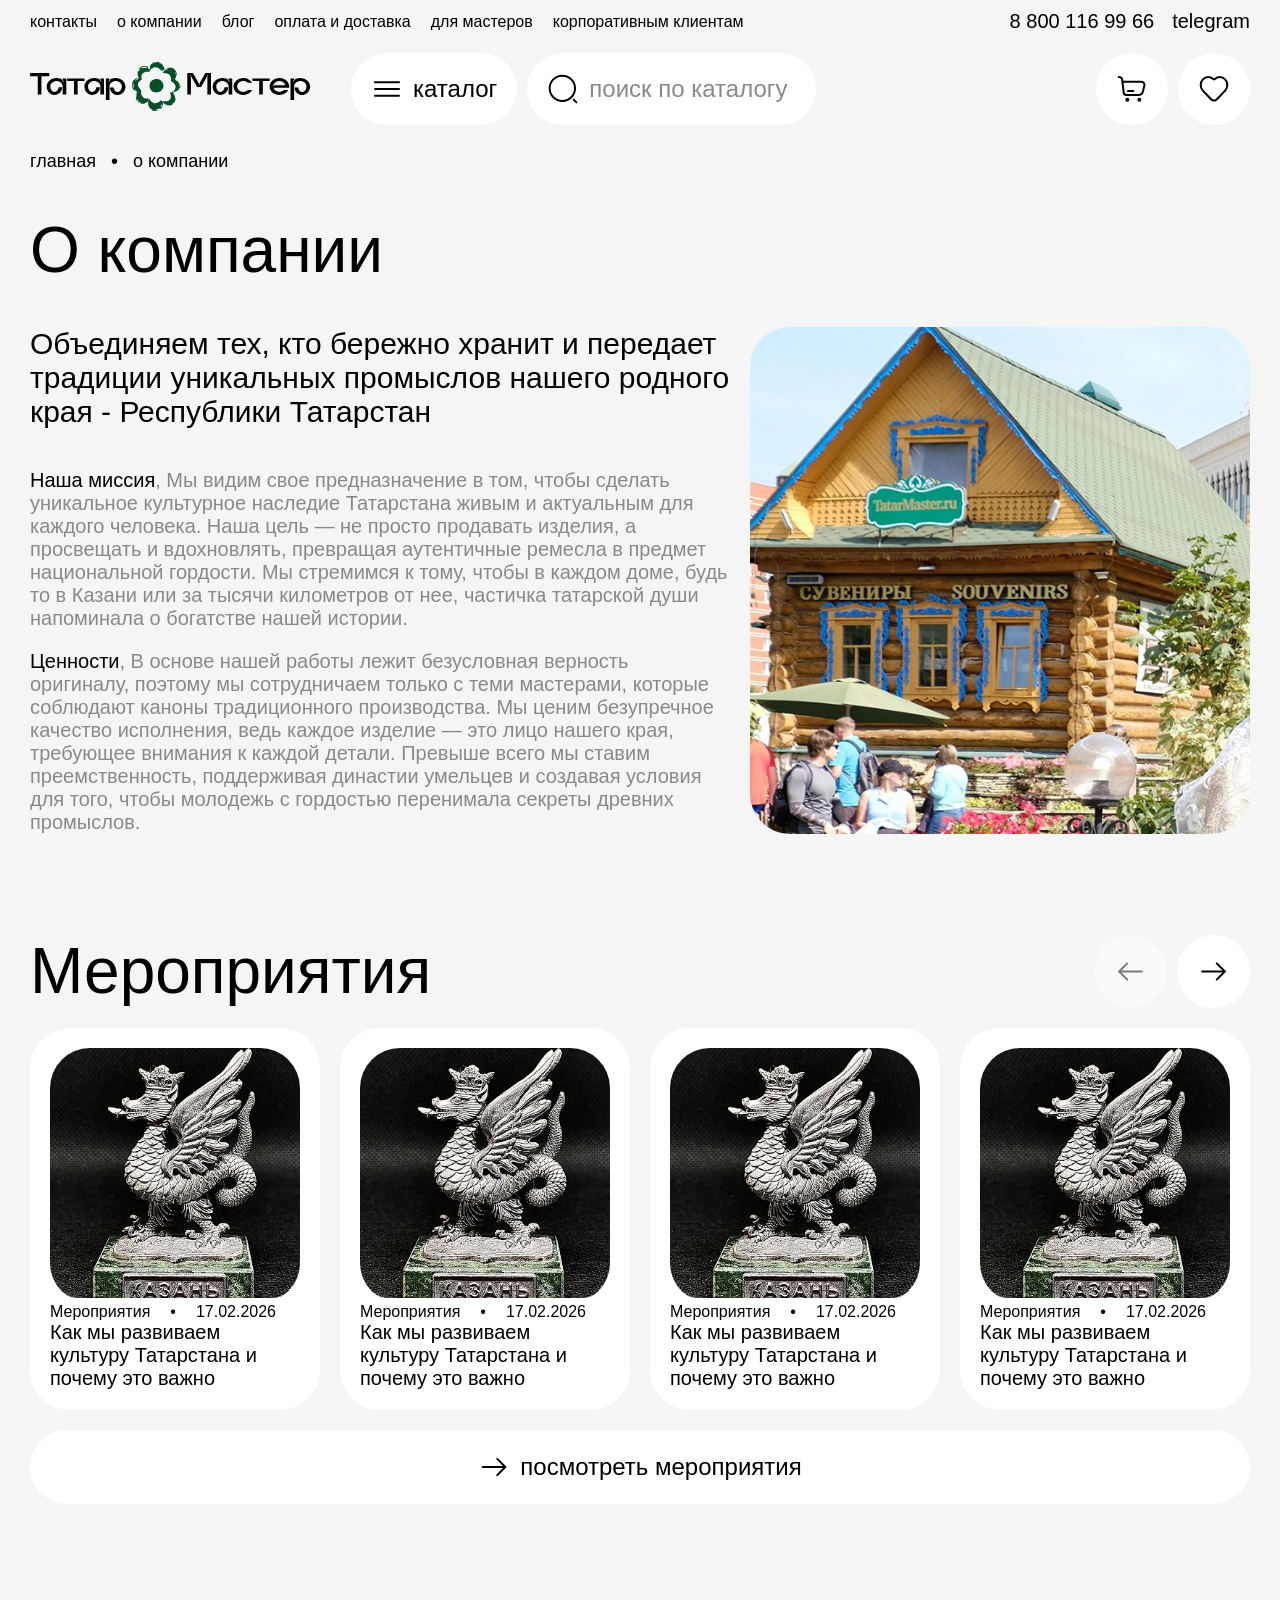
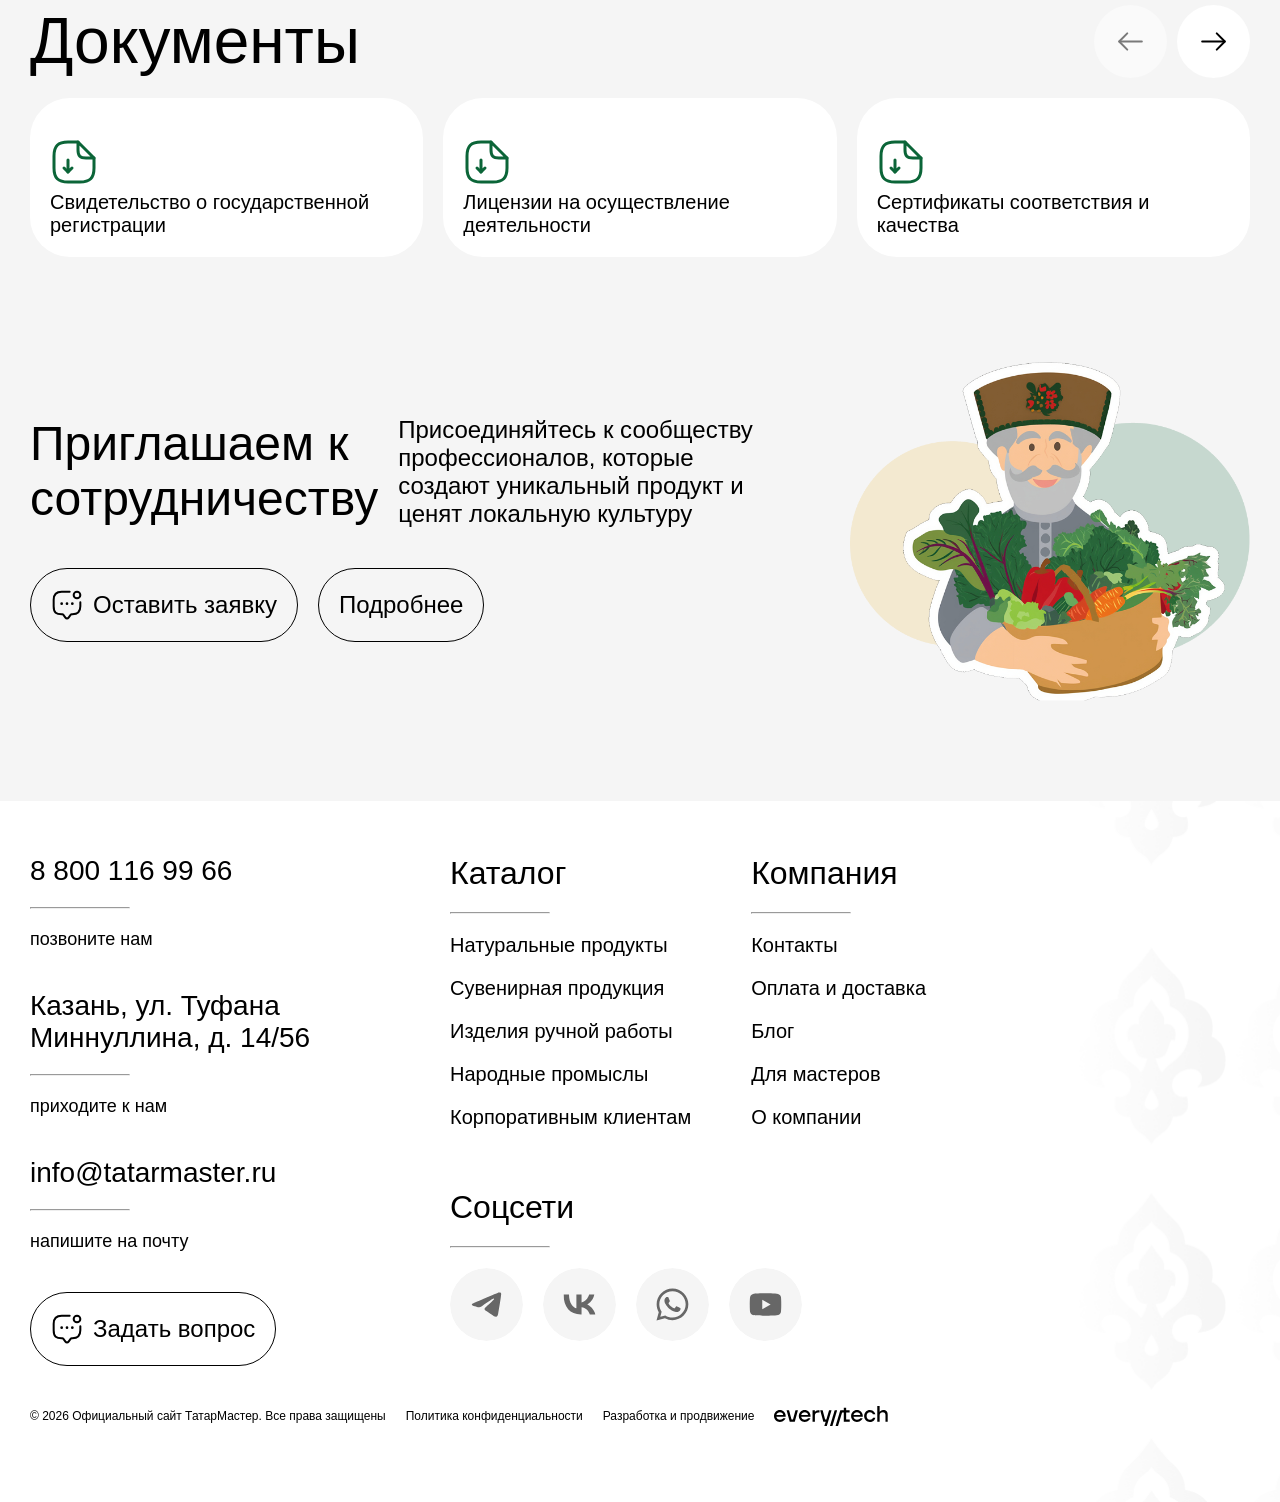
==== commit ef6c49c4: "new" ====
--- a/about.html
+++ b/about.html
@@ -15,15 +15,15 @@
 </head>
 
 <body>
-    <header>
+     <header>
         <div class="container">
             <div class="h-up">
                 <nav class="h-up-nav desktop">
-                    <a href="#" class="h-up-nav-link">контакты</a>
-                    <a href="#" class="h-up-nav-link">о компании</a>
-                    <a href="#" class="h-up-nav-link">блог</a>
-                    <a href="#" class="h-up-nav-link">оплата и доставка</a>
-                    <a href="#" class="h-up-nav-link">для мастеров</a>
+                    <a href="contact.html" class="h-up-nav-link">контакты</a>
+                    <a href="about.html" class="h-up-nav-link">о компании</a>
+                    <a href="blog.html" class="h-up-nav-link">блог</a>
+                    <a href="op_delivery.html" class="h-up-nav-link">оплата и доставка</a>
+                    <a href="master.html" class="h-up-nav-link">для мастеров</a>
                     <a href="catalog-categ-corp.html" class="h-up-nav-link">корпоративным клиентам</a>
                 </nav>
                 <div class="h-up-r">
@@ -47,7 +47,7 @@
                     </div>
                 </div>
                 <div class="h-down-r desktop">
-                    <button class="btn btn-center"><img src="assets/images/header/Cart.svg" alt="menu"></button>
+                    <a href="cart.html" class="btn btn-center"><img src="assets/images/header/Cart.svg" alt="menu"></a>
                     <button class="btn btn-center"><img src="assets/images/header/Heart.svg" alt="menu"></button>
                 </div>
             </div>
@@ -101,7 +101,6 @@
             </div>
         </div>
     </header>
-
     <!-- Оверлей для затемнения фона (вне header) -->
     <div class="catalog-overlay" id="catalogOverlay"></div>
 
--- a/assets/css/style.css
+++ b/assets/css/style.css
@@ -235,10 +235,11 @@
     justify-content: space-between;
     gap: 20px;
 
-    /* Плавность как на 585zolotoy */
-    transition: transform 0.45s cubic-bezier(0.4, 0.0, 0.2, 1),
-        opacity 0.35s ease,
-        margin-bottom 0.35s ease;
+    max-height: 55px;
+    overflow: hidden;
+    transition: max-height 0.45s cubic-bezier(0.4, 0, 0.2, 1),
+        padding-top 0.45s cubic-bezier(0.4, 0, 0.2, 1),
+        opacity 0.3s ease;
 
     transform: translateY(0);
     opacity: 1;
@@ -250,34 +251,11 @@
 
 /* Класс для скрытия верхней панели */
 .h-up.header-up-hidden {
-    transform: translateY(-100%);
+    transform: translateY(-10px);
     opacity: 0;
-    margin-bottom: -55px;
-    /* Отрицательный отступ чтобы контент подтянулся */
+    max-height: 0;
+    padding-top: 0;
     pointer-events: none;
-}
-
-/* Небольшой эффект тени когда верхняя панель скрыта */
-.h-up.header-up-hidden+.h-down {
-    transform: translateY(-2px);
-    margin-top: 25px;
-}
-
-/* Анимация появления */
-@keyframes slideDown {
-    0% {
-        transform: translateY(-100%);
-        opacity: 0;
-    }
-
-    100% {
-        transform: translateY(0);
-        opacity: 1;
-    }
-}
-
-.h-up:not(.header-up-hidden) {
-    animation: slideDown 0.45s cubic-bezier(0.4, 0.0, 0.2, 1);
 }
 
 .h-down {
@@ -542,12 +520,18 @@
     background: white;
     z-index: 1000;
     transform: translateY(-100%);
+    opacity: 0;
+    visibility: hidden;
+    pointer-events: none;
     transition: transform 0.4s cubic-bezier(0.4, 0, 0.2, 1);
     box-shadow: 0 4px 20px rgba(0, 0, 0, 0.1);
 }
 
 .search-expand-overlay.active {
     transform: translateY(0);
+    opacity: 1;
+    visibility: visible;
+    pointer-events: auto;
 }
 
 /* Контейнер поиска */
@@ -596,23 +580,6 @@
     background-color: #054F2A;
     border-color: #054F2A;
     color: white;
-}
-
-/* Анимация для плавного появления */
-@keyframes slideDown {
-    from {
-        transform: translateY(-100%);
-        opacity: 0;
-    }
-
-    to {
-        transform: translateY(0);
-        opacity: 1;
-    }
-}
-
-.search-expand-overlay.active {
-    animation: slideDown 0.4s cubic-bezier(0.4, 0, 0.2, 1);
 }
 
 /* Стили для обычного инпута (чтобы скрывать его при активации) */
@@ -690,7 +657,7 @@
 
 /* Выпадающая плашка - ВЫЕЗЖАЕТ СНИЗУ ШАПКИ */
 .catalog-dropdown {
-    position: absolute;
+    position: fixed;
     left: 0;
     width: 100%;
     z-index: 99;
@@ -705,7 +672,7 @@
     transition: all 0.4s cubic-bezier(0.4, 0, 0.2, 1);
 
     /* Важно: позиционируем относительно header */
-    top: 162px;
+    top: var(--catalog-top, 162px);
 }
 
 .catalog-dropdown.active {
@@ -720,7 +687,7 @@
     background: white;
     border-radius: 60px;
     box-shadow: 0 10px 30px rgba(0, 0, 0, 0.1);
-    padding: 80px 40px;
+    padding: 80px 40px; margin-top: 20px;
 }
 
 /* Сетка каталога */
@@ -4180,4 +4147,4 @@
         width: 150px;
     }
 
-}+}
